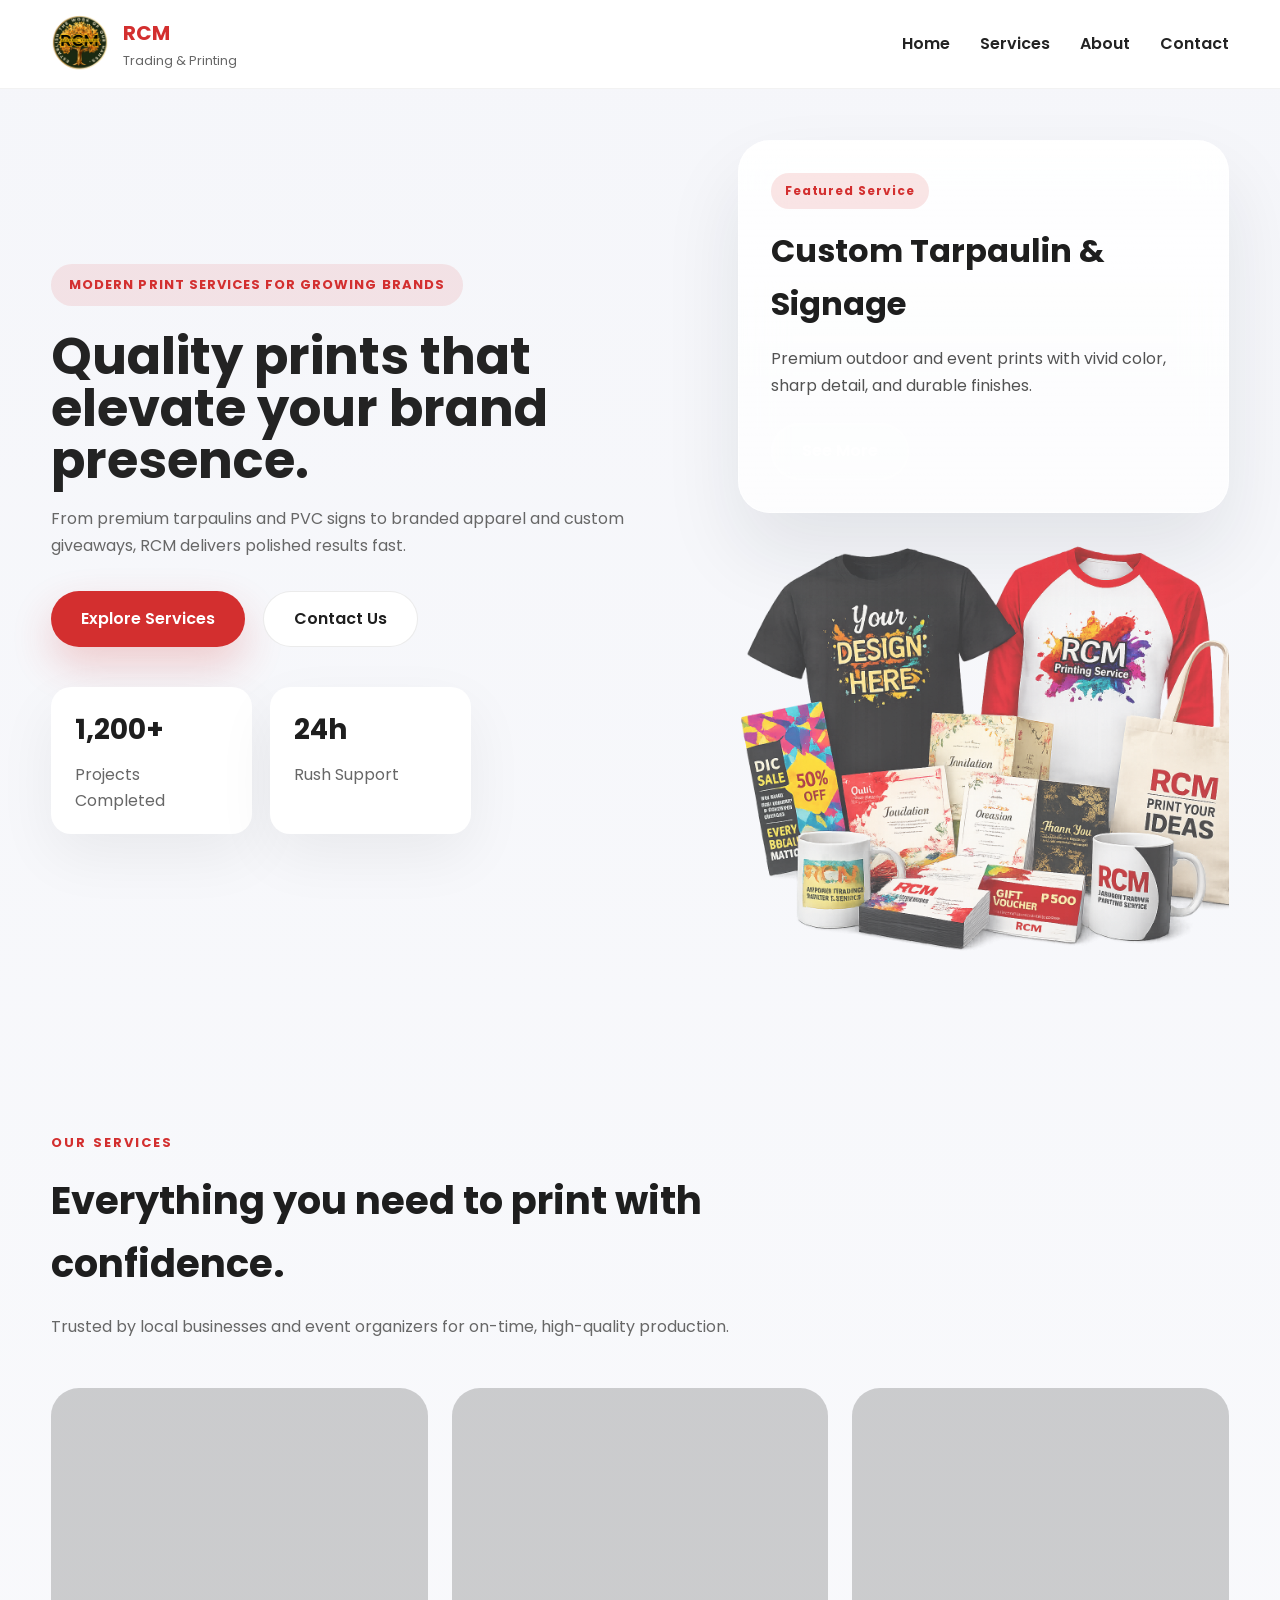
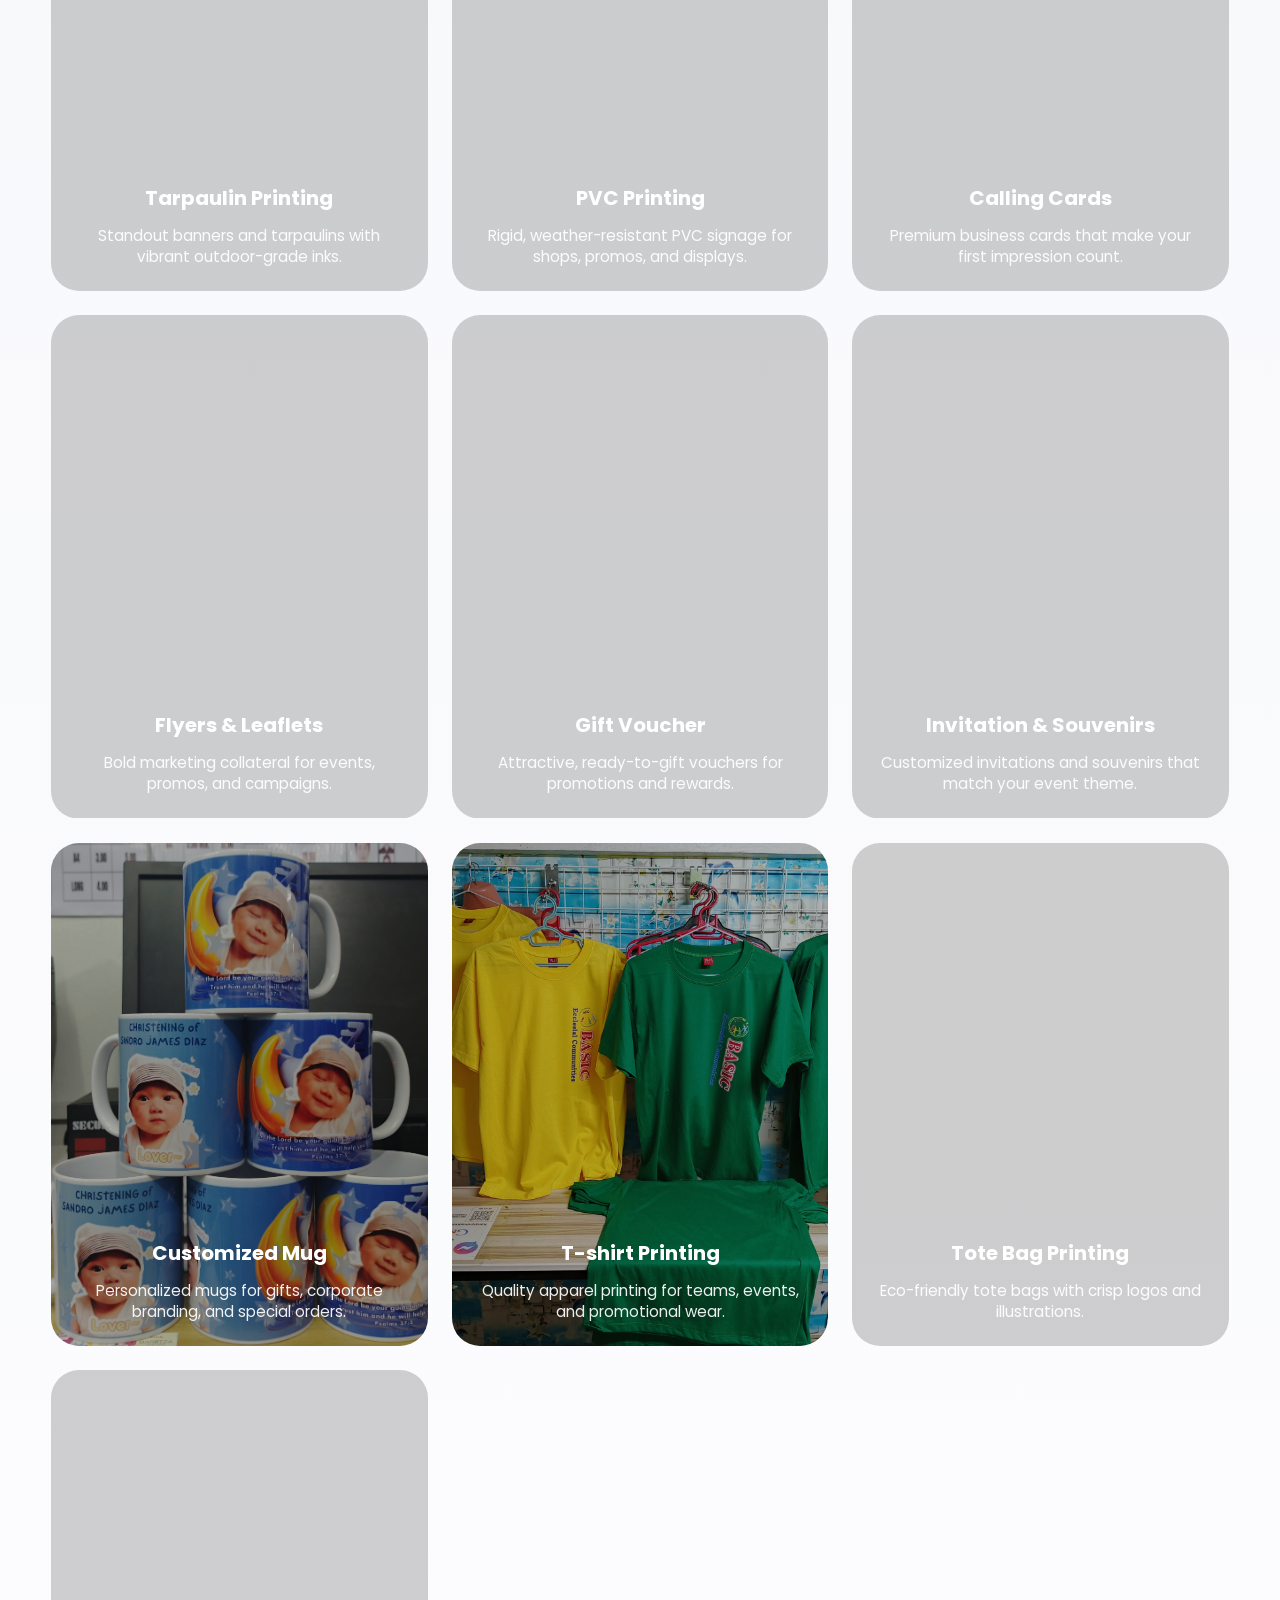
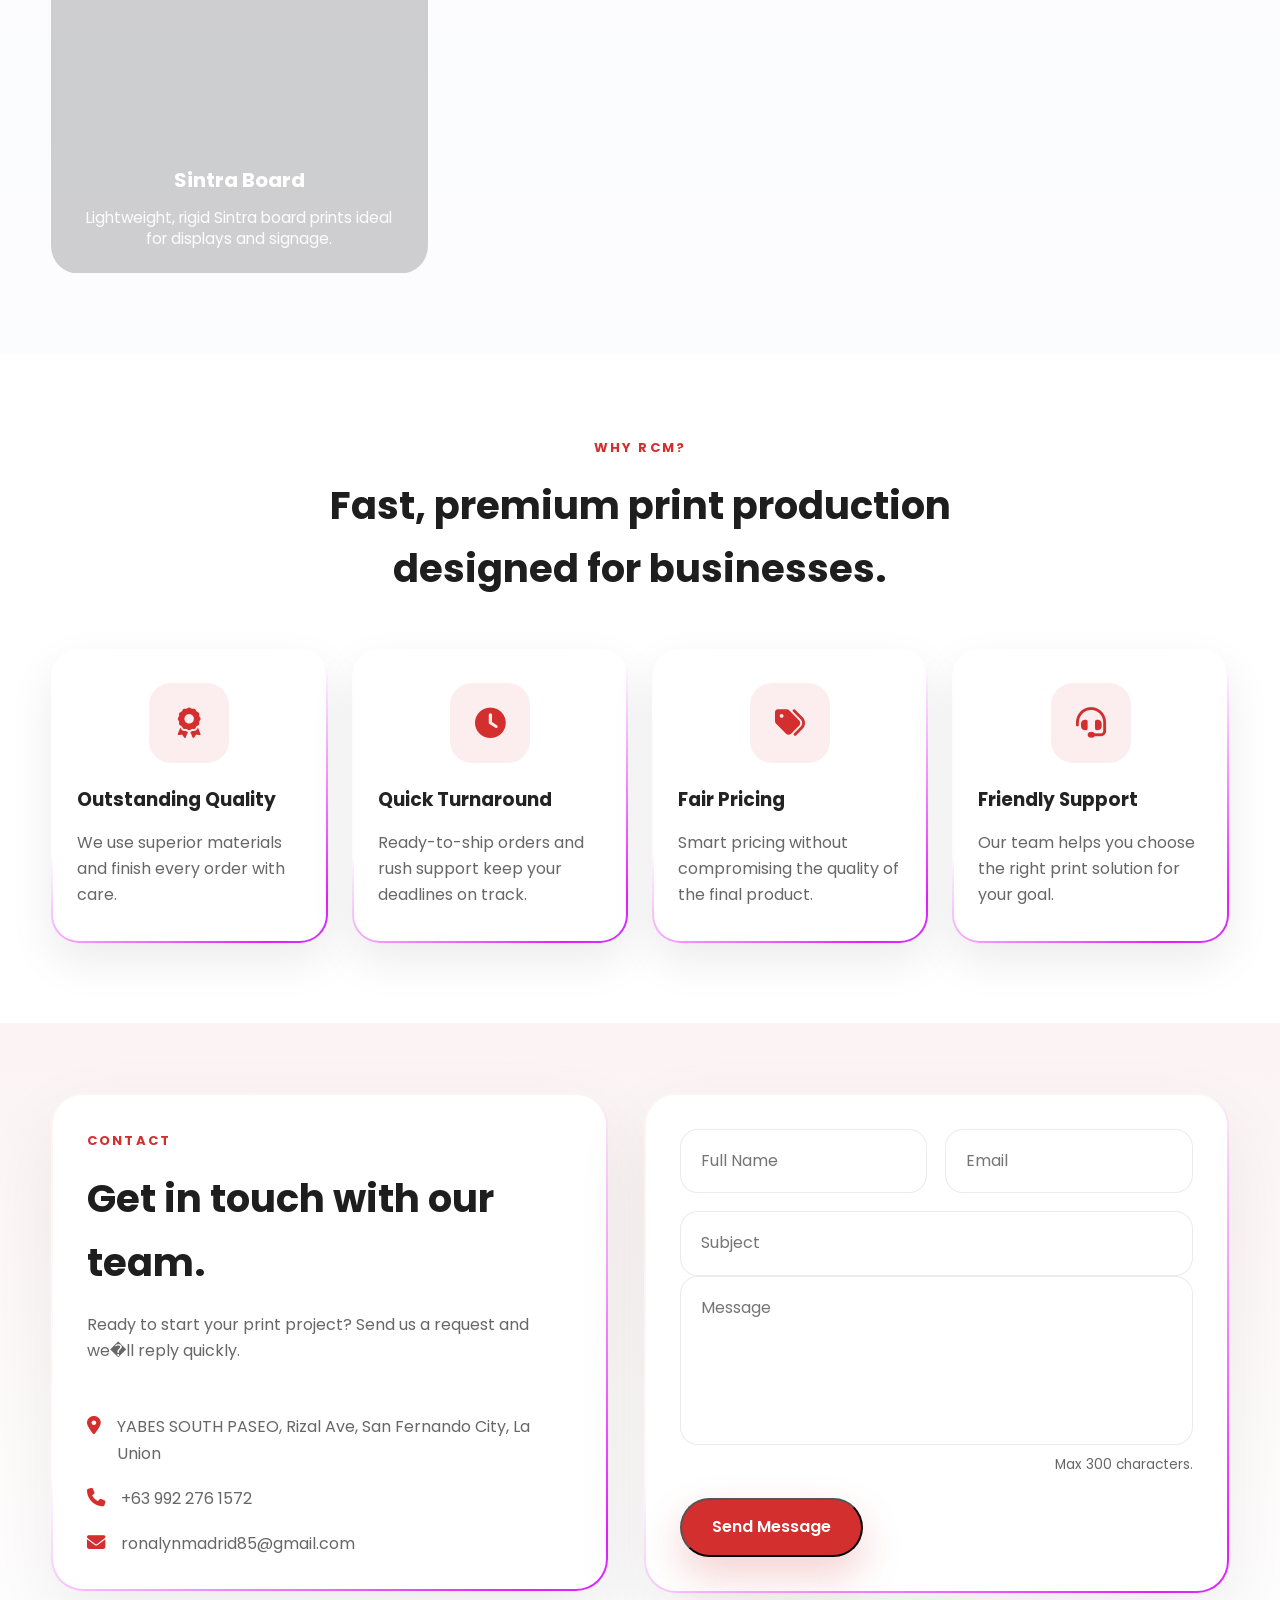
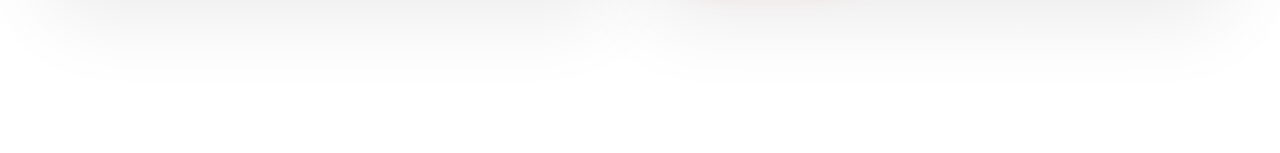
==== index.html @ 0cc6c012 "Add files via upload" ====
<!DOCTYPE html>
<html lang="en">

<head>
    <meta charset="UTF-8">
    <meta name="viewport" content="width=device-width, initial-scale=1.0">
    <title>RCM Apparel Trading Printing Service</title>
    <meta name="description" content="RCM Apparel Trading Printing Service - Tarpaulin, PVC, Flyers, Calling Cards, Customized Shirts, Mugs, Souvenirs and more.">
    <link rel="preconnect" href="https://fonts.googleapis.com">
    <link rel="preconnect" href="https://fonts.gstatic.com" crossorigin>
    <link href="https://fonts.googleapis.com/css2?family=Poppins:wght@300;400;500;600;700;800&display=swap" rel="stylesheet">
    <link rel="stylesheet" href="https://cdnjs.cloudflare.com/ajax/libs/font-awesome/6.7.2/css/all.min.css">
    <link rel="stylesheet" href="css/style.css">
</head>

<body>

<header class="header">
    <div class="container header-inner">
        <a href="#home" class="logo">
            <img src="images/rcm_logo.png" alt="RCM Logo">
            <div>
                <h2>RCM</h2>
                <span>Trading & Printing</span>
            </div>
        </a>
        <nav class="navbar">
            <ul>
                <li><a href="#home">Home</a></li>
                <li><a href="#services">Services</a></li>
                <li><a href="#about">About</a></li>
                <li><a href="#contact">Contact</a></li>
            </ul>
        </nav>
    </div>
</header>

<section class="hero" id="home">
    <div class="container hero-inner">
        <div class="hero-copy">
            <span class="eyebrow">Modern print services for growing brands</span>
            <h1>Quality prints that elevate your brand presence.</h1>
            <p>From premium tarpaulins and PVC signs to branded apparel and custom giveaways, RCM delivers polished results fast.</p>
            <div class="hero-actions">
                <a href="#services" class="btn btn-primary">Explore Services</a>
                <a href="#contact" class="btn btn-secondary">Contact Us</a>
            </div>
            <div class="hero-stats">
                <div><strong>1,200+</strong><span>Projects Completed</span></div>
                <div><strong>24h</strong><span>Rush Support</span></div>
            </div>
        </div>
        <div class="hero-visual">
            <div class="glass-panel">
                <div class="panel-label">Featured Service</div>
                <h2>Custom Tarpaulin & Signage</h2>
                <p>Premium outdoor and event prints with vivid color, sharp detail, and durable finishes.</p>
                <a href="#services" class="btn btn-card">See More</a>
            </div>
            <img src="images/rcm_image1.png" alt="RCM Products" class="hero-image">
        </div>
    </div>
</section>

<section class="services" id="services">
    <div class="container section-container">
        <div class="section-heading">
            <span>Our services</span>
            <h2>Everything you need to print with confidence.</h2>
            <p>Trusted by local businesses and event organizers for on-time, high-quality production.</p>
        </div>
        <div class="services-grid">
            <article class="service-card">
                <div class="card-container noselect">
                    <div class="card-canvas">
                        <div class="card-tracker tr-1"></div>
                        <div class="card-tracker tr-2"></div>
                        <div class="card-tracker tr-3"></div>
                        <div class="card-tracker tr-4"></div>
                        <div class="card-tracker tr-5"></div>
                        <div class="card-tracker tr-6"></div>
                        <div class="card-tracker tr-7"></div>
                        <div class="card-tracker tr-8"></div>
                        <div class="card-tracker tr-9"></div>
                        <div class="card-tracker tr-10"></div>
                        <div class="card-tracker tr-11"></div>
                        <div class="card-tracker tr-12"></div>
                        <div class="card-tracker tr-13"></div>
                        <div class="card-tracker tr-14"></div>
                        <div class="card-tracker tr-15"></div>
                        <div class="card-tracker tr-16"></div>
                        <div class="card-tracker tr-17"></div>
                        <div class="card-tracker tr-18"></div>
                        <div class="card-tracker tr-19"></div>
                        <div class="card-tracker tr-20"></div>
                        <div class="card-tracker tr-21"></div>
                        <div class="card-tracker tr-22"></div>
                        <div class="card-tracker tr-23"></div>
                        <div class="card-tracker tr-24"></div>
                        <div class="card-tracker tr-25"></div>
                        <div class="interactive-card">
                            <div class="card-cover" style="background-image: url('images/tarpaulinprinting.jpg');"></div>
                            <div class="card-title">Tarpaulin Printing</div>
                            <div class="card-subtitle">Standout banners and tarpaulins with vibrant outdoor-grade inks.</div>
                        </div>
                    </div>
                </div>
            </article>
            <article class="service-card">
                <div class="card-container noselect">
                    <div class="card-canvas">
                        <div class="card-tracker tr-1"></div>
                        <div class="card-tracker tr-2"></div>
                        <div class="card-tracker tr-3"></div>
                        <div class="card-tracker tr-4"></div>
                        <div class="card-tracker tr-5"></div>
                        <div class="card-tracker tr-6"></div>
                        <div class="card-tracker tr-7"></div>
                        <div class="card-tracker tr-8"></div>
                        <div class="card-tracker tr-9"></div>
                        <div class="card-tracker tr-10"></div>
                        <div class="card-tracker tr-11"></div>
                        <div class="card-tracker tr-12"></div>
                        <div class="card-tracker tr-13"></div>
                        <div class="card-tracker tr-14"></div>
                        <div class="card-tracker tr-15"></div>
                        <div class="card-tracker tr-16"></div>
                        <div class="card-tracker tr-17"></div>
                        <div class="card-tracker tr-18"></div>
                        <div class="card-tracker tr-19"></div>
                        <div class="card-tracker tr-20"></div>
                        <div class="card-tracker tr-21"></div>
                        <div class="card-tracker tr-22"></div>
                        <div class="card-tracker tr-23"></div>
                        <div class="card-tracker tr-24"></div>
                        <div class="card-tracker tr-25"></div>
                        <div class="interactive-card">
                            <div class="card-cover" style="background-image: url('images/pvc.jpg');"></div>
                            <div class="card-title">PVC Printing</div>
                            <div class="card-subtitle">Rigid, weather-resistant PVC signage for shops, promos, and displays.</div>
                        </div>
                    </div>
                </div>
            </article>
            <article class="service-card">
                <div class="card-container noselect">
                    <div class="card-canvas">
                        <div class="card-tracker tr-1"></div>
                        <div class="card-tracker tr-2"></div>
                        <div class="card-tracker tr-3"></div>
                        <div class="card-tracker tr-4"></div>
                        <div class="card-tracker tr-5"></div>
                        <div class="card-tracker tr-6"></div>
                        <div class="card-tracker tr-7"></div>
                        <div class="card-tracker tr-8"></div>
                        <div class="card-tracker tr-9"></div>
                        <div class="card-tracker tr-10"></div>
                        <div class="card-tracker tr-11"></div>
                        <div class="card-tracker tr-12"></div>
                        <div class="card-tracker tr-13"></div>
                        <div class="card-tracker tr-14"></div>
                        <div class="card-tracker tr-15"></div>
                        <div class="card-tracker tr-16"></div>
                        <div class="card-tracker tr-17"></div>
                        <div class="card-tracker tr-18"></div>
                        <div class="card-tracker tr-19"></div>
                        <div class="card-tracker tr-20"></div>
                        <div class="card-tracker tr-21"></div>
                        <div class="card-tracker tr-22"></div>
                        <div class="card-tracker tr-23"></div>
                        <div class="card-tracker tr-24"></div>
                        <div class="card-tracker tr-25" style="background-image: url('images/callingcard.jpg');"></div>
                        <div class="interactive-card">
                            <div class="card-cover" style="background-image: url('images/callingcards.jpg');"></div>
                            <div class="card-title">Calling Cards</div>
                            <div class="card-subtitle">Premium business cards that make your first impression count.</div>
                        </div>
                    </div>
                </div>
            </article>
            <article class="service-card">
                <div class="card-container noselect">
                    <div class="card-canvas">
                        <div class="card-tracker tr-1"></div>
                        <div class="card-tracker tr-2"></div>
                        <div class="card-tracker tr-3"></div>
                        <div class="card-tracker tr-4"></div>
                        <div class="card-tracker tr-5"></div>
                        <div class="card-tracker tr-6"></div>
                        <div class="card-tracker tr-7"></div>
                        <div class="card-tracker tr-8"></div>
                        <div class="card-tracker tr-9"></div>
                        <div class="card-tracker tr-10"></div>
                        <div class="card-tracker tr-11"></div>
                        <div class="card-tracker tr-12"></div>
                        <div class="card-tracker tr-13"></div>
                        <div class="card-tracker tr-14"></div>
                        <div class="card-tracker tr-15"></div>
                        <div class="card-tracker tr-16"></div>
                        <div class="card-tracker tr-17"></div>
                        <div class="card-tracker tr-18"></div>
                        <div class="card-tracker tr-19"></div>
                        <div class="card-tracker tr-20"></div>
                        <div class="card-tracker tr-21"></div>
                        <div class="card-tracker tr-22"></div>
                        <div class="card-tracker tr-23"></div>
                        <div class="card-tracker tr-24"></div>
                        <div class="card-tracker tr-25"></div>
                        <div class="interactive-card">
                            <div class="card-cover" style="background-image: url('images/flyers.jpg');"></div>
                            <div class="card-title">Flyers & Leaflets</div>
                            <div class="card-subtitle">Bold marketing collateral for events, promos, and campaigns.</div>
                        </div>
                    </div>
                </div>
            </article>
            <article class="service-card">
                <div class="card-container noselect">
                    <div class="card-canvas">
                        <div class="card-tracker tr-1"></div>
                        <div class="card-tracker tr-2"></div>
                        <div class="card-tracker tr-3"></div>
                        <div class="card-tracker tr-4"></div>
                        <div class="card-tracker tr-5"></div>
                        <div class="card-tracker tr-6"></div>
                        <div class="card-tracker tr-7"></div>
                        <div class="card-tracker tr-8"></div>
                        <div class="card-tracker tr-9"></div>
                        <div class="card-tracker tr-10"></div>
                        <div class="card-tracker tr-11"></div>
                        <div class="card-tracker tr-12"></div>
                        <div class="card-tracker tr-13"></div>
                        <div class="card-tracker tr-14"></div>
                        <div class="card-tracker tr-15"></div>
                        <div class="card-tracker tr-16"></div>
                        <div class="card-tracker tr-17"></div>
                        <div class="card-tracker tr-18"></div>
                        <div class="card-tracker tr-19"></div>
                        <div class="card-tracker tr-20"></div>
                        <div class="card-tracker tr-21"></div>
                        <div class="card-tracker tr-22"></div>
                        <div class="card-tracker tr-23"></div>
                        <div class="card-tracker tr-24"></div>
                        <div class="card-tracker tr-25"></div>
                        <div class="interactive-card">
                            <div class="card-cover" style="background-image: url('images/voucher.jpg');"></div>
                            <div class="card-title">Gift Voucher</div>
                            <div class="card-subtitle">Attractive, ready-to-gift vouchers for promotions and rewards.</div>
                        </div>
                    </div>
                </div>
            </article>
            <article class="service-card">
                <div class="card-container noselect">
                    <div class="card-canvas">
                        <div class="card-tracker tr-1"></div>
                        <div class="card-tracker tr-2"></div>
                        <div class="card-tracker tr-3"></div>
                        <div class="card-tracker tr-4"></div>
                        <div class="card-tracker tr-5"></div>
                        <div class="card-tracker tr-6"></div>
                        <div class="card-tracker tr-7"></div>
                        <div class="card-tracker tr-8"></div>
                        <div class="card-tracker tr-9"></div>
                        <div class="card-tracker tr-10"></div>
                        <div class="card-tracker tr-11"></div>
                        <div class="card-tracker tr-12"></div>
                        <div class="card-tracker tr-13"></div>
                        <div class="card-tracker tr-14"></div>
                        <div class="card-tracker tr-15"></div>
                        <div class="card-tracker tr-16"></div>
                        <div class="card-tracker tr-17"></div>
                        <div class="card-tracker tr-18"></div>
                        <div class="card-tracker tr-19"></div>
                        <div class="card-tracker tr-20"></div>
                        <div class="card-tracker tr-21"></div>
                        <div class="card-tracker tr-22"></div>
                        <div class="card-tracker tr-23"></div>
                        <div class="card-tracker tr-24"></div>
                        <div class="card-tracker tr-25"></div>
                        <div class="interactive-card">
                            <div class="card-cover" style="background-image: url('images/invitation.jpg');"></div>
                            <div class="card-title">Invitation & Souvenirs</div>
                            <div class="card-subtitle">Customized invitations and souvenirs that match your event theme.</div>
                        </div>
                    </div>
                </div>
            </article>
            <article class="service-card">
                <div class="card-container noselect">
                    <div class="card-canvas">
                        <div class="card-tracker tr-1"></div>
                        <div class="card-tracker tr-2"></div>
                        <div class="card-tracker tr-3"></div>
                        <div class="card-tracker tr-4"></div>
                        <div class="card-tracker tr-5"></div>
                        <div class="card-tracker tr-6"></div>
                        <div class="card-tracker tr-7"></div>
                        <div class="card-tracker tr-8"></div>
                        <div class="card-tracker tr-9"></div>
                        <div class="card-tracker tr-10"></div>
                        <div class="card-tracker tr-11"></div>
                        <div class="card-tracker tr-12"></div>
                        <div class="card-tracker tr-13"></div>
                        <div class="card-tracker tr-14"></div>
                        <div class="card-tracker tr-15"></div>
                        <div class="card-tracker tr-16"></div>
                        <div class="card-tracker tr-17"></div>
                        <div class="card-tracker tr-18"></div>
                        <div class="card-tracker tr-19"></div>
                        <div class="card-tracker tr-20"></div>
                        <div class="card-tracker tr-21"></div>
                        <div class="card-tracker tr-22"></div>
                        <div class="card-tracker tr-23"></div>
                        <div class="card-tracker tr-24"></div>
                        <div class="card-tracker tr-25"></div>
                        <div class="interactive-card">
                            <div class="card-cover" style="background-image: url('images/rcm_mug.jpg');"></div>
                            <div class="card-title">Customized Mug</div>
                            <div class="card-subtitle">Personalized mugs for gifts, corporate branding, and special orders.</div>
                        </div>
                    </div>
                </div>
            </article>
            <article class="service-card">
                <div class="card-container noselect">
                    <div class="card-canvas">
                        <div class="card-tracker tr-1"></div>
                        <div class="card-tracker tr-2"></div>
                        <div class="card-tracker tr-3"></div>
                        <div class="card-tracker tr-4"></div>
                        <div class="card-tracker tr-5"></div>
                        <div class="card-tracker tr-6"></div>
                        <div class="card-tracker tr-7"></div>
                        <div class="card-tracker tr-8"></div>
                        <div class="card-tracker tr-9"></div>
                        <div class="card-tracker tr-10"></div>
                        <div class="card-tracker tr-11"></div>
                        <div class="card-tracker tr-12"></div>
                        <div class="card-tracker tr-13"></div>
                        <div class="card-tracker tr-14"></div>
                        <div class="card-tracker tr-15"></div>
                        <div class="card-tracker tr-16"></div>
                        <div class="card-tracker tr-17"></div>
                        <div class="card-tracker tr-18"></div>
                        <div class="card-tracker tr-19"></div>
                        <div class="card-tracker tr-20"></div>
                        <div class="card-tracker tr-21"></div>
                        <div class="card-tracker tr-22"></div>
                        <div class="card-tracker tr-23"></div>
                        <div class="card-tracker tr-24"></div>
                        <div class="card-tracker tr-25"></div>
                        <div class="interactive-card">
                            <div class="card-cover" style="background-image: url('images/tshirt.jpg');"></div>
                            <div class="card-title">T-shirt Printing</div>
                            <div class="card-subtitle">Quality apparel printing for teams, events, and promotional wear.</div>
                        </div>
                    </div>
                </div>
            </article>
            <article class="service-card">
                <div class="card-container noselect">
                    <div class="card-canvas">
                        <div class="card-tracker tr-1"></div>
                        <div class="card-tracker tr-2"></div>
                        <div class="card-tracker tr-3"></div>
                        <div class="card-tracker tr-4"></div>
                        <div class="card-tracker tr-5"></div>
                        <div class="card-tracker tr-6"></div>
                        <div class="card-tracker tr-7"></div>
                        <div class="card-tracker tr-8"></div>
                        <div class="card-tracker tr-9"></div>
                        <div class="card-tracker tr-10"></div>
                        <div class="card-tracker tr-11"></div>
                        <div class="card-tracker tr-12"></div>
                        <div class="card-tracker tr-13"></div>
                        <div class="card-tracker tr-14"></div>
                        <div class="card-tracker tr-15"></div>
                        <div class="card-tracker tr-16"></div>
                        <div class="card-tracker tr-17"></div>
                        <div class="card-tracker tr-18"></div>
                        <div class="card-tracker tr-19"></div>
                        <div class="card-tracker tr-20"></div>
                        <div class="card-tracker tr-21"></div>
                        <div class="card-tracker tr-22"></div>
                        <div class="card-tracker tr-23"></div>
                        <div class="card-tracker tr-24"></div>
                        <div class="card-tracker tr-25"></div>
                        <div class="interactive-card">
                            <div class="card-cover" style="background-image: url('images/totebag.jpg');"></div>
                            <div class="card-title">Tote Bag Printing</div>
                            <div class="card-subtitle">Eco-friendly tote bags with crisp logos and illustrations.</div>
                        </div>
                    </div>
                </div>
            </article>
            <article class="service-card">
                <div class="card-container noselect">
                    <div class="card-canvas">
                        <div class="card-tracker tr-1"></div>
                        <div class="card-tracker tr-2"></div>
                        <div class="card-tracker tr-3"></div>
                        <div class="card-tracker tr-4"></div>
                        <div class="card-tracker tr-5"></div>
                        <div class="card-tracker tr-6"></div>
                        <div class="card-tracker tr-7"></div>
                        <div class="card-tracker tr-8"></div>
                        <div class="card-tracker tr-9"></div>
                        <div class="card-tracker tr-10"></div>
                        <div class="card-tracker tr-11"></div>
                        <div class="card-tracker tr-12"></div>
                        <div class="card-tracker tr-13"></div>
                        <div class="card-tracker tr-14"></div>
                        <div class="card-tracker tr-15"></div>
                        <div class="card-tracker tr-16"></div>
                        <div class="card-tracker tr-17"></div>
                        <div class="card-tracker tr-18"></div>
                        <div class="card-tracker tr-19"></div>
                        <div class="card-tracker tr-20"></div>
                        <div class="card-tracker tr-21"></div>
                        <div class="card-tracker tr-22"></div>
                        <div class="card-tracker tr-23"></div>
                        <div class="card-tracker tr-24"></div>
                        <div class="card-tracker tr-25"></div>
                        <div class="interactive-card">
                            <div class="card-cover" style="background-image: url('images/sintraboard.jpg');"></div>
                            <div class="card-title">Sintra Board</div>
                            <div class="card-subtitle">Lightweight, rigid Sintra board prints ideal for displays and signage.</div>
                        </div>
                    </div>
                </div>
            </article>
        </div>
    </div>
</section>

<section class="features" id="about">
    <div class="container section-container">
        <div class="section-heading align-center">
            <span>Why RCM?</span>
            <h2>Fast, premium print production designed for businesses.</h2>
        </div>
        <div class="feature-grid">
            <article class="feature-box">
                <i class="fa-solid fa-award"></i>
                <h3>Outstanding Quality</h3>
                <p>We use superior materials and finish every order with care.</p>
            </article>
            <article class="feature-box">
                <i class="fa-solid fa-clock"></i>
                <h3>Quick Turnaround</h3>
                <p>Ready-to-ship orders and rush support keep your deadlines on track.</p>
            </article>
            <article class="feature-box">
                <i class="fa-solid fa-tags"></i>
                <h3>Fair Pricing</h3>
                <p>Smart pricing without compromising the quality of the final product.</p>
            </article>
            <article class="feature-box">
                <i class="fa-solid fa-headset"></i>
                <h3>Friendly Support</h3>
                <p>Our team helps you choose the right print solution for your goal.</p>
            </article>
        </div>
    </div>
</section>

<section class="contact" id="contact">
    <div class="container contact-inner">
        <div class="contact-info-panel">
            <div class="section-heading">
                <span>Contact</span>
                <h2>Get in touch with our team.</h2>
                <p>Ready to start your print project? Send us a request and we�ll reply quickly.</p>
            </div>
            <div class="contact-details">
                <div><i class="fa-solid fa-location-dot"></i><p>YABES SOUTH PASEO, Rizal Ave, San Fernando City, La Union</p></div>
                <div><i class="fa-solid fa-phone"></i><p>+63 992 276 1572</p></div>
                <div><i class="fa-solid fa-envelope"></i><p>ronalynmadrid85@gmail.com</p></div>
            </div>
        </div>
        <form class="contact-form">
            <div class="form-row">
                <input type="text" placeholder="Full Name" required>
                <input type="email" placeholder="Email" required>
            </div>
            <input type="text" placeholder="Subject" required>
            <textarea rows="5" placeholder="Message" maxlength="300" required></textarea>
            <div class="small-text">Max 300 characters.</div>
            <button type="submit" class="btn btn-primary">Send Message</button>
        </form>
    </div>
</section>

<footer>
    <div class="container footer-inner">
        <p>� 2026 RCM Apparel Trading Printing Service. All rights reserved.</p>
        <div class="footer-links">
            <a href="#services">Services</a>
            <a href="#about">About</a>
            <a href="#contact">Contact</a>
        </div>
    </div>
</footer>

<script src="js/script.js"></script>
</body>

</html>
---- css/style.css ----
/*==========================================
    RCM APPAREL TRADING PRINTING SERVICE
    STYLE.CSS
==========================================*/

@import url('https://fonts.googleapis.com/css2?family=Poppins:wght@300;400;500;600;700;800&display=swap');

:root {
    --primary: #d32f2f;
    --dark: #1e1e1e;
    --surface: #f8f8fb;
    --surface-strong: #ffffff;
    --text: #232323;
    --muted: #676767;
    --shadow: 0 22px 60px rgba(0,0,0,.08);
    --radius: 26px;
    --transition: 0.35s ease;
}

* {
    margin: 0;
    padding: 0;
    box-sizing: border-box;
}

html {
    scroll-behavior: smooth;
}

body {
    font-family: 'Poppins', sans-serif;
    background: linear-gradient(180deg, #f5f6fa 0%, #ffffff 100%);
    color: var(--text);
    line-height: 1.65;
    overflow-x: hidden;
}

img {
    max-width: 100%;
    display: block;
}

a {
    color: inherit;
    text-decoration: none;
}

ul {
    list-style: none;
}

button,
input,
textarea {
    font: inherit;
}

.container {
    width: min(92%, 1400px);
    margin: 0 auto;
}

.header {
    position: fixed;
    top: 0;
    left: 0;
    width: 100%;
    background: rgba(255,255,255,.94);
    backdrop-filter: blur(14px);
    border-bottom: 1px solid rgba(0,0,0,.05);
    z-index: 1000;
}

.header-inner {
    display: flex;
    justify-content: space-between;
    align-items: center;
    height: 88px;
}

.logo {
    display: flex;
    align-items: center;
    gap: 14px;
}

.logo img {
    width: 58px;
    height: auto;
}

.logo h2 {
    font-size: 20px;
    font-weight: 700;
    color: var(--primary);
}

.logo span {
    display: block;
    font-size: 13px;
    color: var(--muted);
}

.navbar ul {
    display: flex;
    gap: 30px;
}

.navbar a {
    font-weight: 600;
    color: var(--text);
    transition: color var(--transition);
}

.navbar a:hover,
.navbar a:focus {
    color: var(--primary);
}

.btn {
    display: inline-flex;
    align-items: center;
    justify-content: center;
    border-radius: 999px;
    padding: 14px 30px;
    font-weight: 600;
    transition: transform var(--transition), box-shadow var(--transition), background var(--transition), color var(--transition);
    cursor: pointer;
}

.btn:hover {
    transform: translateY(-1px);
}

.btn-primary {
    background: var(--primary);
    color: #fff;
    box-shadow: 0 18px 40px rgba(211,47,47,.22);
}

.btn-secondary {
    background: #fff;
    color: var(--dark);
    border: 1px solid rgba(0,0,0,.08);
}

.btn-card {
    background: rgba(255,255,255,.20);
    color: #fff;
    border: 1px solid rgba(255,255,255,.28);
    box-shadow: inset 0 0 0 1px rgba(255,255,255,.08);
}

.hero {
    padding: 140px 0 90px;
}

.hero-inner {
    display: grid;
    grid-template-columns: 1.3fr 1fr;
    gap: 48px;
    align-items: center;
}

.eyebrow {
    display: inline-flex;
    padding: 10px 18px;
    border-radius: 999px;
    background: rgba(211,47,47,.1);
    color: var(--primary);
    font-size: 13px;
    font-weight: 700;
    letter-spacing: .08em;
    text-transform: uppercase;
}

.hero-copy h1 {
    font-size: clamp(2.8rem, 4vw, 4.5rem);
    line-height: 1.02;
    margin: 24px 0 20px;
    max-width: 700px;
}

.hero-copy p {
    max-width: 620px;
    color: var(--muted);
    font-size: 1rem;
}

.hero-actions {
    display: flex;
    gap: 18px;
    margin-top: 32px;
    flex-wrap: wrap;
}

.hero-stats {
    display: grid;
    grid-template-columns: repeat(3, minmax(0, 1fr));
    gap: 18px;
    margin-top: 40px;
}

.hero-stats div {
    background: #fff;
    padding: 20px 24px;
    border-radius: 20px;
    box-shadow: 0 22px 60px rgba(0,0,0,.06);
}

.hero-stats strong {
    display: block;
    font-size: 1.75rem;
    color: var(--dark);
}

.hero-stats span {
    display: block;
    color: var(--muted);
    margin-top: 8px;
}

.hero-visual {
    position: relative;
    display: grid;
    gap: 26px;
}

.glass-panel {
    background: linear-gradient(180deg, rgba(255,255,255,.92) 0%, rgba(255,255,255,.70) 100%);
    border-radius: 32px;
    padding: 32px;
    border: 1px solid rgba(255,255,255,.65);
    backdrop-filter: blur(22px);
    box-shadow: 0 40px 80px rgba(26, 28, 47, .09);
}

.panel-label {
    display: inline-flex;
    padding: 8px 14px;
    border-radius: 999px;
    background: rgba(211,47,47,.12);
    color: var(--primary);
    font-size: 12px;
    font-weight: 700;
    letter-spacing: .08em;
    margin-bottom: 16px;
}

.glass-panel h2 {
    color: var(--dark);
    font-size: 2rem;
    margin-bottom: 16px;
}

.glass-panel p {
    color: rgba(35,35,35,.78);
    margin-bottom: 24px;
}

.hero-image {
    width: 100%;
    border-radius: 32px;
    border: none;
    background: transparent;
    box-shadow: none;
    min-height: 420px;
    object-fit: cover;
    opacity: 0.75;
}

.section-container {
    padding: 80px 0;
}

.section-heading {
    max-width: 760px;
    margin-bottom: 48px;
}

.section-heading span {
    display: inline-flex;
    font-size: 13px;
    font-weight: 700;
    text-transform: uppercase;
    letter-spacing: .16em;
    color: var(--primary);
    margin-bottom: 16px;
}

.section-heading h2 {
    font-size: clamp(2rem, 3vw, 3rem);
    margin-bottom: 18px;
    color: var(--dark);
}

.section-heading p {
    color: var(--muted);
    font-size: 1rem;
}

.align-center {
    text-align: center;
    margin-left: auto;
    margin-right: auto;
}

.services {
    background: transparent;
}

.services-grid {
    display: grid;
    grid-template-columns: repeat(2, minmax(0, 1fr));
    gap: 24px;
}

@media (min-width: 1200px) {
    .services-grid {
        grid-template-columns: repeat(3, minmax(0, 1fr));
    }
}

@media (min-width: 1400px) {
    .services-grid {
        grid-template-columns: repeat(5, minmax(0, 1fr));
    }
}

.service-card {
    border-radius: 28px;
    overflow: hidden;
    background: transparent;
    box-shadow: none;
    transition: transform var(--transition), box-shadow var(--transition);
}

.service-card:hover {
    transform: translateY(-8px);
}

.card-container {
    position: relative;
    width: 100%;
    aspect-ratio: 190 / 254;
}

.card-canvas {
    perspective: 800px;
    inset: 0;
    z-index: 200;
    position: absolute;
    display: grid;
    grid-template-columns: repeat(5, 1fr);
    grid-template-rows: repeat(5, 1fr);
    gap: 0;
    width: 100%;
    height: 100%;
}

.card-tracker {
    position: absolute;
    z-index: 200;
    width: 100%;
    height: 100%;
    pointer-events: none;
}

.card-container {
    position: relative;
    width: 100%;
    aspect-ratio: 190 / 254;
    --mouse-x: 50;
    --mouse-y: 50;
    transform-style: preserve-3d;
    transition: transform 0.25s ease;
}

.card-container::before {
    content: '';
    position: absolute;
    inset: 0;
    background: radial-gradient(circle at calc(var(--mouse-x) * 1%) calc(var(--mouse-y) * 1%), rgba(255,255,255,.24), transparent 35%);
    opacity: 0;
    pointer-events: none;
    transition: opacity 0.25s ease;
    z-index: 1;
}

.card-container:hover::before {
    opacity: 1;
}

.card-container:hover .interactive-card {
    filter: brightness(1.05);
}

.interactive-card {
    position: absolute;
    inset: 0;
    z-index: 0;
    display: flex;
    flex-direction: column;
    justify-content: flex-end;
    align-items: center;
    border-radius: 20px;
    padding: 24px;
    transition: transform 0.25s ease, filter 0.25s ease;
    overflow: hidden;
    background: rgba(0,0,0,.18);
    backdrop-filter: blur(12px);
    transform: perspective(900px) rotateX(calc((var(--mouse-y,50) - 50) * -0.18deg)) rotateY(calc((var(--mouse-x,50) - 50) * 0.18deg));
    transform-origin: center;
}

.card-cover {
    position: absolute;
    inset: 0;
    background-size: cover;
    background-position: center;
    filter: brightness(0.7);
    z-index: 0;
}

.card-prompt,
.card-title,
.card-subtitle {
    position: relative;
    z-index: 2;
    text-align: center;
}

.card-prompt {
    align-self: flex-start;
    margin-bottom: auto;
    font-size: 0.95rem;
    font-weight: 700;
    color: #fff;
}

.card-title {
    font-size: 1.25rem;
    font-weight: 700;
    color: #fff;
    margin-bottom: 10px;
}

.card-subtitle {
    font-size: 0.95rem;
    color: rgba(255,255,255,.92);
    line-height: 1.4;
}

.card-tracker:hover ~ .interactive-card .card-prompt {
    opacity: 0;
}

.card-tracker:hover ~ .interactive-card {
    transition: 300ms;
    filter: brightness(1.15);
}

.card-container:hover .interactive-card::before {
    content: '';
    position: absolute;
    inset: 0;
    background: radial-gradient(circle at center, rgba(255,255,255,.14), transparent 60%);
    opacity: 1;
    pointer-events: none;
}

#card {
    display: none;
}

.tr-1 { grid-area: tr-1; }
.tr-2 { grid-area: tr-2; }
.tr-3 { grid-area: tr-3; }
.tr-4 { grid-area: tr-4; }
.tr-5 { grid-area: tr-5; }
.tr-6 { grid-area: tr-6; }
.tr-7 { grid-area: tr-7; }
.tr-8 { grid-area: tr-8; }
.tr-9 { grid-area: tr-9; }
.tr-10 { grid-area: tr-10; }
.tr-11 { grid-area: tr-11; }
.tr-12 { grid-area: tr-12; }
.tr-13 { grid-area: tr-13; }
.tr-14 { grid-area: tr-14; }
.tr-15 { grid-area: tr-15; }
.tr-16 { grid-area: tr-16; }
.tr-17 { grid-area: tr-17; }
.tr-18 { grid-area: tr-18; }
.tr-19 { grid-area: tr-19; }
.tr-20 { grid-area: tr-20; }
.tr-21 { grid-area: tr-21; }
.tr-22 { grid-area: tr-22; }
.tr-23 { grid-area: tr-23; }
.tr-24 { grid-area: tr-24; }
.tr-25 { grid-area: tr-25; }

.tr-1:hover ~ .interactive-card { transform: rotateX(20deg) rotateY(-10deg); }
.tr-2:hover ~ .interactive-card { transform: rotateX(20deg) rotateY(-5deg); }
.tr-3:hover ~ .interactive-card { transform: rotateX(20deg) rotateY(0deg); }
.tr-4:hover ~ .interactive-card { transform: rotateX(20deg) rotateY(5deg); }
.tr-5:hover ~ .interactive-card { transform: rotateX(20deg) rotateY(10deg); }
.tr-6:hover ~ .interactive-card { transform: rotateX(10deg) rotateY(-10deg); }
.tr-7:hover ~ .interactive-card { transform: rotateX(10deg) rotateY(-5deg); }
.tr-8:hover ~ .interactive-card { transform: rotateX(10deg) rotateY(0deg); }
.tr-9:hover ~ .interactive-card { transform: rotateX(10deg) rotateY(5deg); }
.tr-10:hover ~ .interactive-card { transform: rotateX(10deg) rotateY(10deg); }
.tr-11:hover ~ .interactive-card { transform: rotateX(0deg) rotateY(-10deg); }
.tr-12:hover ~ .interactive-card { transform: rotateX(0deg) rotateY(-5deg); }
.tr-13:hover ~ .interactive-card { transform: rotateX(0deg) rotateY(0deg); }
.tr-14:hover ~ .interactive-card { transform: rotateX(0deg) rotateY(5deg); }
.tr-15:hover ~ .interactive-card { transform: rotateX(0deg) rotateY(10deg); }
.tr-16:hover ~ .interactive-card { transform: rotateX(-10deg) rotateY(-10deg); }
.tr-17:hover ~ .interactive-card { transform: rotateX(-10deg) rotateY(-5deg); }
.tr-18:hover ~ .interactive-card { transform: rotateX(-10deg) rotateY(0deg); }
.tr-19:hover ~ .interactive-card { transform: rotateX(-10deg) rotateY(5deg); }
.tr-20:hover ~ .interactive-card { transform: rotateX(-10deg) rotateY(10deg); }
.tr-21:hover ~ .interactive-card { transform: rotateX(-20deg) rotateY(-10deg); }
.tr-22:hover ~ .interactive-card { transform: rotateX(-20deg) rotateY(-5deg); }
.tr-23:hover ~ .interactive-card { transform: rotateX(-20deg) rotateY(0deg); }
.tr-24:hover ~ .interactive-card { transform: rotateX(-20deg) rotateY(5deg); }
.tr-25:hover ~ .interactive-card { transform: rotateX(-20deg) rotateY(10deg); }

.features {
    background: rgba(255,255,255,.92);
}

.feature-grid {
    display: grid;
    grid-template-columns: repeat(4, minmax(0, 1fr));
    gap: 24px;
}

.feature-box {
    background: linear-gradient(#fff, #fff) padding-box,
                linear-gradient(145deg, transparent 30%, #e81cff, #40c9ff) border-box;
    padding: 32px 24px;
    border-radius: 28px;
    border: 2px solid transparent;
    background-size: 200% 100%;
    animation: contact-border 5s ease infinite;
    box-shadow: 0 18px 45px rgba(0,0,0,.08);
}

.feature-box i {
    width: 80px;
    height: 80px;
    display: grid;
    place-items: center;
    margin: 0 auto 22px;
    font-size: 1.9rem;
    color: var(--primary);
    background: rgba(211,47,47,.08);
    border-radius: 22px;
}

.feature-box h3 {
    margin-bottom: 14px;
}

.feature-box p {
    color: var(--muted);
}

.contact {
    background: linear-gradient(180deg, rgba(211,47,47,.05) 0%, rgba(255,255,255,.95) 100%);
}

.contact-inner {
    display: grid;
    grid-template-columns: 1fr 1.05fr;
    gap: 36px;
    align-items: flex-start;
    padding: 70px 0;
}

.contact-info-panel {
    padding: 32px 32px 32px 34px;
    background: linear-gradient(#fff, #fff) padding-box,
                linear-gradient(145deg, transparent 30%, #e81cff, #40c9ff) border-box;
    border: 2px solid transparent;
    border-radius: 32px;
    background-size: 200% 100%;
    animation: contact-border 5s ease infinite;
    box-shadow: 0 30px 80px rgba(0,0,0,.07);
}

.contact-details {
    display: grid;
    gap: 18px;
    margin-top: 30px;
}

.contact-details div {
    display: flex;
    gap: 16px;
    align-items: flex-start;
}

.contact-details i {
    font-size: 1.15rem;
    color: var(--primary);
    margin-top: 4px;
}

.contact-details p {
    color: var(--muted);
    line-height: 1.7;
}

.contact-form {
    position: relative;
    background: linear-gradient(#fff, #fff) padding-box,
                linear-gradient(145deg, transparent 30%, #e81cff, #40c9ff) border-box;
    border: 2px solid transparent;
    border-radius: 32px;
    padding: 34px;
    box-shadow: 0 30px 80px rgba(0,0,0,.07);
    background-size: 200% 100%;
    animation: contact-border 5s ease infinite;
}

@keyframes contact-border {
    0% {
        background-position: 0% 50%;
    }
    50% {
        background-position: 100% 50%;
    }
    100% {
        background-position: 0% 50%;
    }
}

.form-row {
    display: grid;
    grid-template-columns: repeat(2, minmax(0, 1fr));
    gap: 18px;
    margin-bottom: 18px;
}

.contact-form input,
.contact-form textarea {
    width: 100%;
    padding: 18px 20px;
    border-radius: 18px;
    border: 1px solid rgba(0,0,0,.08);
    background: #fff;
    color: var(--dark);
    resize: none;
}

.contact-form input:focus,
.contact-form textarea:focus {
    border-color: var(--primary);
    box-shadow: 0 0 0 4px rgba(211,47,47,.10);
    outline: none;
}

.contact-form textarea {
    min-height: 160px;
}

.small-text {
    color: var(--muted);
    font-size: 0.85rem;
    margin-bottom: 22px;
    text-align: right;
}

footer {
    padding: 28px 0 36px;
}

.footer-inner {
    display: flex;
    align-items: center;
    justify-content: space-between;
    gap: 22px;
    color: rgba(255,255,255,.72);
}

.footer-links {
    display: flex;
    gap: 20px;
    flex-wrap: wrap;
}

.footer-links a {
    color: rgba(255,255,255,.85);
    font-size: 0.95rem;
}

@media (max-width: 1200px) {
    .hero-inner,
    .contact-inner,
    .feature-grid {
        grid-template-columns: 1fr;
    }

    .services-grid {
        grid-template-columns: repeat(2, minmax(0, 1fr));
    }

    .hero-stats {
        grid-template-columns: repeat(3, minmax(0, 1fr));
    }

    .footer-inner {
        flex-direction: column;
        align-items: flex-start;
    }
}

@media (max-width: 992px) {
    .header-inner {
        gap: 18px;
    }

    .hero {
        padding-top: 120px;
    }

    .hero-copy h1 {
        font-size: 3rem;
    }

    .hero-stats {
        grid-template-columns: 1fr;
    }

    .services-grid {
        grid-template-columns: repeat(2, minmax(0, 1fr));
    }
}

@media (max-width: 768px) {
    .hero {
        padding-top: 110px;
    }

    .hero-inner {
        grid-template-columns: 1fr;
        gap: 28px;
    }

    .header-inner {
        flex-wrap: wrap;
        justify-content: space-between;
        gap: 18px;
    }

    .navbar {
        width: 100%;
    }

    .navbar ul {
        flex-wrap: wrap;
        justify-content: center;
        gap: 16px;
    }

    .hero-visual {
        order: -1;
    }

    .hero-actions {
        flex-direction: column;
        align-items: stretch;
    }

    .btn {
        width: 100%;
    }

    .services-grid {
        grid-template-columns: 1fr;
    }
}

@media (max-width: 576px) {
    .hero-copy h1 {
        font-size: 2.4rem;
    }

    .hero-copy p {
        font-size: 0.95rem;
    }

    .section-heading h2 {
        font-size: 2rem;
    }

    .form-row {
        grid-template-columns: 1fr;
    }

    .contact-form,
    .contact-info-panel {
        padding: 24px;
    }

    .contact-details div {
        gap: 12px;
    }
}

@media (max-width: 420px) {
    .hero-copy h1 {
        font-size: 2rem;
    }

    .hero-stats {
        gap: 14px;
    }

    .footer-inner {
        align-items: center;
        text-align: center;
    }

    .footer-links {
        justify-content: center;
    }
}
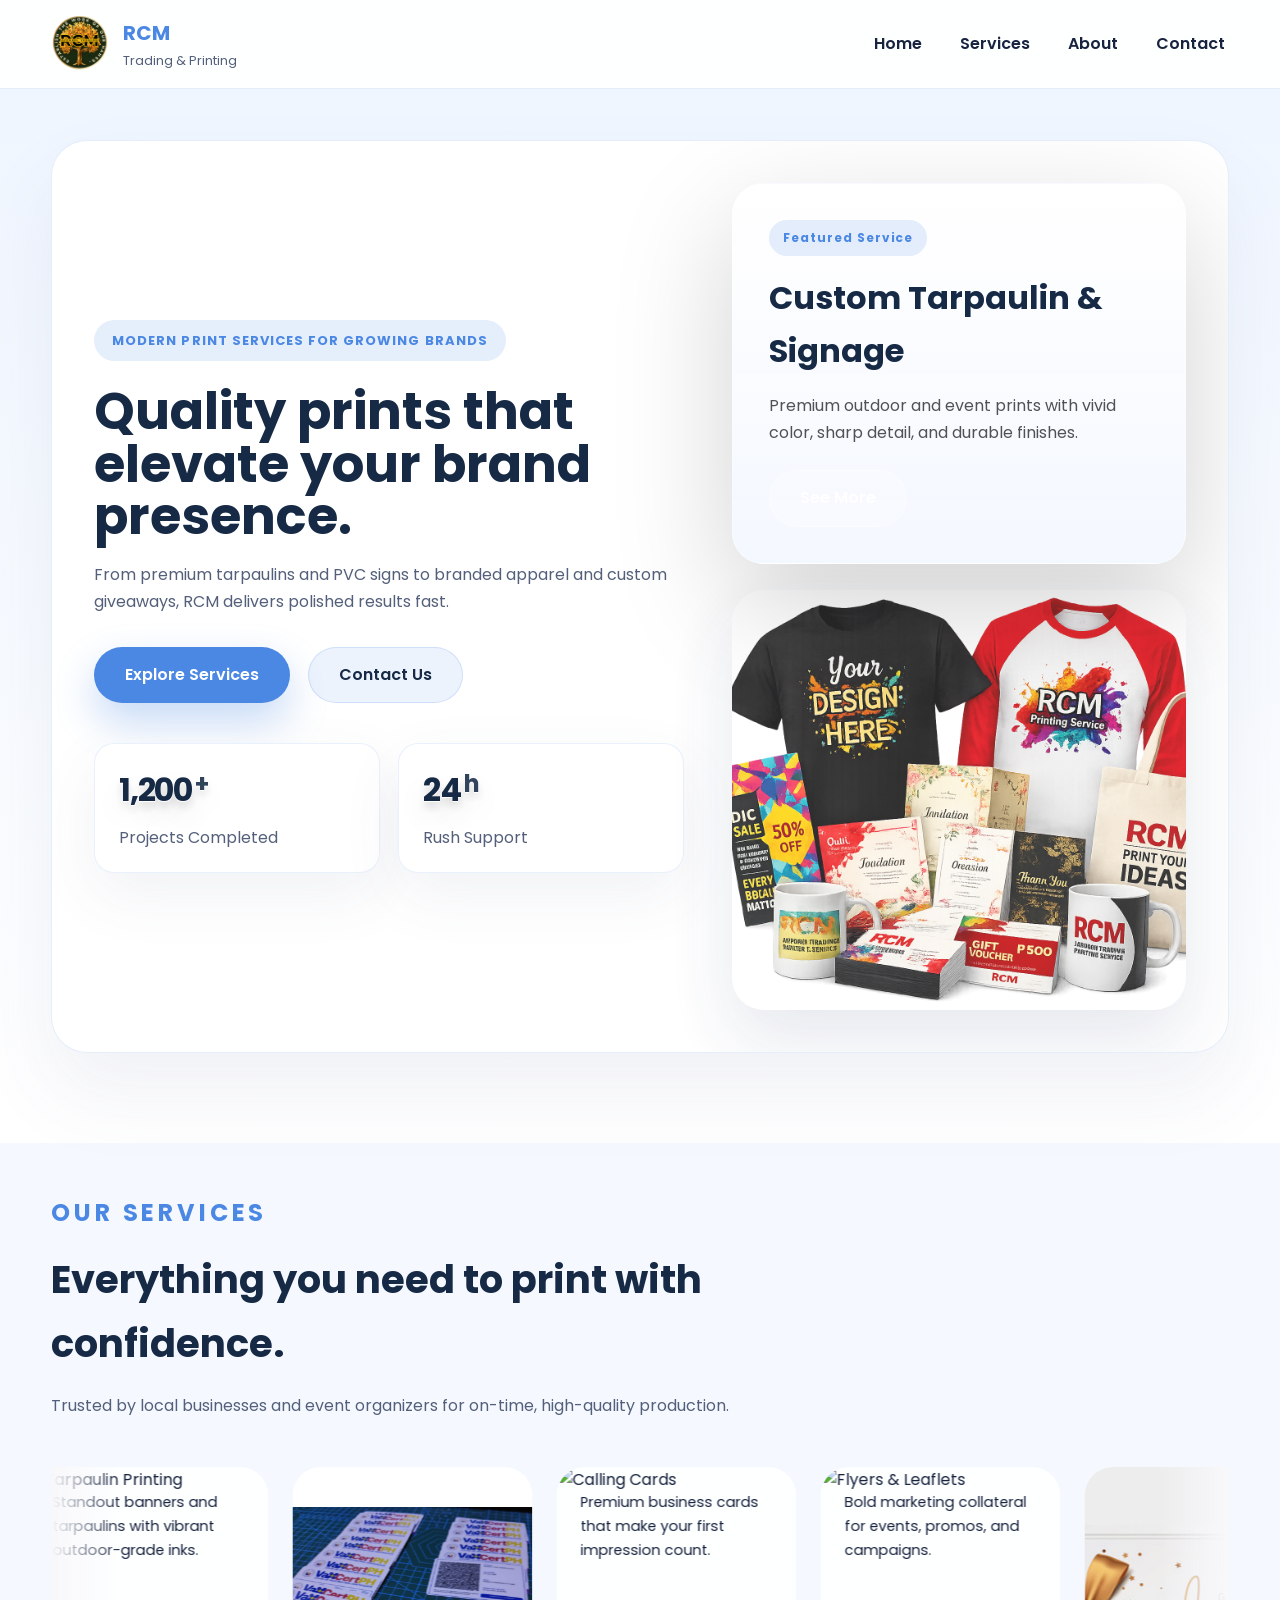
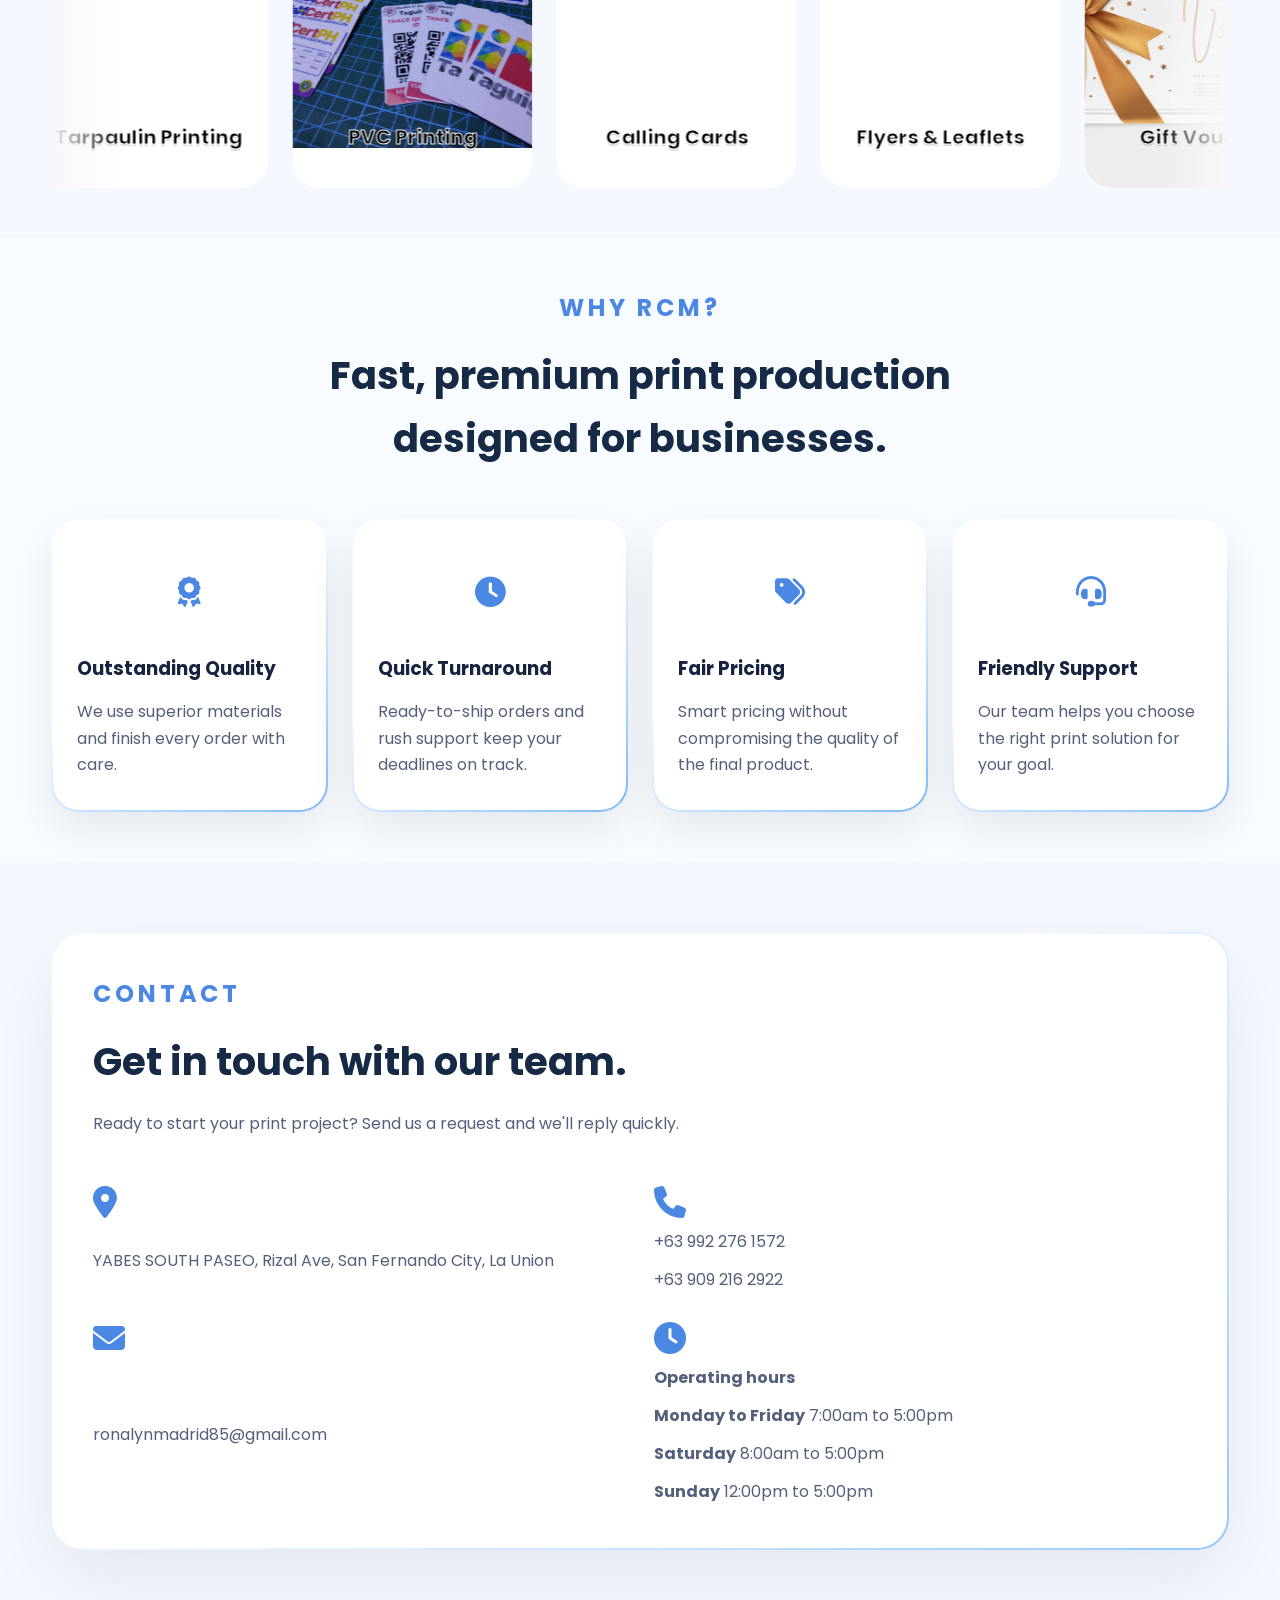
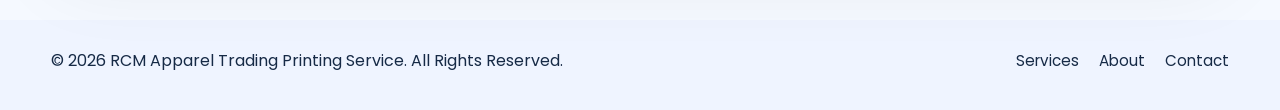
==== commit 889a58eb: "adding the service.html and the service.js file" ====
--- a/index.html
+++ b/index.html
@@ -1,509 +1,268 @@
-<!DOCTYPE html>
-<html lang="en">
-
-<head>
-    <meta charset="UTF-8">
-    <meta name="viewport" content="width=device-width, initial-scale=1.0">
-    <title>RCM Apparel Trading Printing Service</title>
-    <meta name="description" content="RCM Apparel Trading Printing Service - Tarpaulin, PVC, Flyers, Calling Cards, Customized Shirts, Mugs, Souvenirs and more.">
-    <link rel="preconnect" href="https://fonts.googleapis.com">
-    <link rel="preconnect" href="https://fonts.gstatic.com" crossorigin>
-    <link href="https://fonts.googleapis.com/css2?family=Poppins:wght@300;400;500;600;700;800&display=swap" rel="stylesheet">
-    <link rel="stylesheet" href="https://cdnjs.cloudflare.com/ajax/libs/font-awesome/6.7.2/css/all.min.css">
-    <link rel="stylesheet" href="css/style.css">
-</head>
-
-<body>
-
-<header class="header">
-    <div class="container header-inner">
-        <a href="#home" class="logo">
-            <img src="images/rcm_logo.png" alt="RCM Logo">
-            <div>
-                <h2>RCM</h2>
-                <span>Trading & Printing</span>
-            </div>
-        </a>
-        <nav class="navbar">
-            <ul>
-                <li><a href="#home">Home</a></li>
-                <li><a href="#services">Services</a></li>
-                <li><a href="#about">About</a></li>
-                <li><a href="#contact">Contact</a></li>
-            </ul>
-        </nav>
-    </div>
-</header>
-
-<section class="hero" id="home">
-    <div class="container hero-inner">
-        <div class="hero-copy">
-            <span class="eyebrow">Modern print services for growing brands</span>
-            <h1>Quality prints that elevate your brand presence.</h1>
-            <p>From premium tarpaulins and PVC signs to branded apparel and custom giveaways, RCM delivers polished results fast.</p>
-            <div class="hero-actions">
-                <a href="#services" class="btn btn-primary">Explore Services</a>
-                <a href="#contact" class="btn btn-secondary">Contact Us</a>
-            </div>
-            <div class="hero-stats">
-                <div><strong>1,200+</strong><span>Projects Completed</span></div>
-                <div><strong>24h</strong><span>Rush Support</span></div>
-            </div>
-        </div>
-        <div class="hero-visual">
-            <div class="glass-panel">
-                <div class="panel-label">Featured Service</div>
-                <h2>Custom Tarpaulin & Signage</h2>
-                <p>Premium outdoor and event prints with vivid color, sharp detail, and durable finishes.</p>
-                <a href="#services" class="btn btn-card">See More</a>
-            </div>
-            <img src="images/rcm_image1.png" alt="RCM Products" class="hero-image">
-        </div>
-    </div>
-</section>
-
-<section class="services" id="services">
-    <div class="container section-container">
-        <div class="section-heading">
-            <span>Our services</span>
-            <h2>Everything you need to print with confidence.</h2>
-            <p>Trusted by local businesses and event organizers for on-time, high-quality production.</p>
-        </div>
-        <div class="services-grid">
-            <article class="service-card">
-                <div class="card-container noselect">
-                    <div class="card-canvas">
-                        <div class="card-tracker tr-1"></div>
-                        <div class="card-tracker tr-2"></div>
-                        <div class="card-tracker tr-3"></div>
-                        <div class="card-tracker tr-4"></div>
-                        <div class="card-tracker tr-5"></div>
-                        <div class="card-tracker tr-6"></div>
-                        <div class="card-tracker tr-7"></div>
-                        <div class="card-tracker tr-8"></div>
-                        <div class="card-tracker tr-9"></div>
-                        <div class="card-tracker tr-10"></div>
-                        <div class="card-tracker tr-11"></div>
-                        <div class="card-tracker tr-12"></div>
-                        <div class="card-tracker tr-13"></div>
-                        <div class="card-tracker tr-14"></div>
-                        <div class="card-tracker tr-15"></div>
-                        <div class="card-tracker tr-16"></div>
-                        <div class="card-tracker tr-17"></div>
-                        <div class="card-tracker tr-18"></div>
-                        <div class="card-tracker tr-19"></div>
-                        <div class="card-tracker tr-20"></div>
-                        <div class="card-tracker tr-21"></div>
-                        <div class="card-tracker tr-22"></div>
-                        <div class="card-tracker tr-23"></div>
-                        <div class="card-tracker tr-24"></div>
-                        <div class="card-tracker tr-25"></div>
-                        <div class="interactive-card">
-                            <div class="card-cover" style="background-image: url('images/tarpaulinprinting.jpg');"></div>
-                            <div class="card-title">Tarpaulin Printing</div>
-                            <div class="card-subtitle">Standout banners and tarpaulins with vibrant outdoor-grade inks.</div>
-                        </div>
-                    </div>
-                </div>
-            </article>
-            <article class="service-card">
-                <div class="card-container noselect">
-                    <div class="card-canvas">
-                        <div class="card-tracker tr-1"></div>
-                        <div class="card-tracker tr-2"></div>
-                        <div class="card-tracker tr-3"></div>
-                        <div class="card-tracker tr-4"></div>
-                        <div class="card-tracker tr-5"></div>
-                        <div class="card-tracker tr-6"></div>
-                        <div class="card-tracker tr-7"></div>
-                        <div class="card-tracker tr-8"></div>
-                        <div class="card-tracker tr-9"></div>
-                        <div class="card-tracker tr-10"></div>
-                        <div class="card-tracker tr-11"></div>
-                        <div class="card-tracker tr-12"></div>
-                        <div class="card-tracker tr-13"></div>
-                        <div class="card-tracker tr-14"></div>
-                        <div class="card-tracker tr-15"></div>
-                        <div class="card-tracker tr-16"></div>
-                        <div class="card-tracker tr-17"></div>
-                        <div class="card-tracker tr-18"></div>
-                        <div class="card-tracker tr-19"></div>
-                        <div class="card-tracker tr-20"></div>
-                        <div class="card-tracker tr-21"></div>
-                        <div class="card-tracker tr-22"></div>
-                        <div class="card-tracker tr-23"></div>
-                        <div class="card-tracker tr-24"></div>
-                        <div class="card-tracker tr-25"></div>
-                        <div class="interactive-card">
-                            <div class="card-cover" style="background-image: url('images/pvc.jpg');"></div>
-                            <div class="card-title">PVC Printing</div>
-                            <div class="card-subtitle">Rigid, weather-resistant PVC signage for shops, promos, and displays.</div>
-                        </div>
-                    </div>
-                </div>
-            </article>
-            <article class="service-card">
-                <div class="card-container noselect">
-                    <div class="card-canvas">
-                        <div class="card-tracker tr-1"></div>
-                        <div class="card-tracker tr-2"></div>
-                        <div class="card-tracker tr-3"></div>
-                        <div class="card-tracker tr-4"></div>
-                        <div class="card-tracker tr-5"></div>
-                        <div class="card-tracker tr-6"></div>
-                        <div class="card-tracker tr-7"></div>
-                        <div class="card-tracker tr-8"></div>
-                        <div class="card-tracker tr-9"></div>
-                        <div class="card-tracker tr-10"></div>
-                        <div class="card-tracker tr-11"></div>
-                        <div class="card-tracker tr-12"></div>
-                        <div class="card-tracker tr-13"></div>
-                        <div class="card-tracker tr-14"></div>
-                        <div class="card-tracker tr-15"></div>
-                        <div class="card-tracker tr-16"></div>
-                        <div class="card-tracker tr-17"></div>
-                        <div class="card-tracker tr-18"></div>
-                        <div class="card-tracker tr-19"></div>
-                        <div class="card-tracker tr-20"></div>
-                        <div class="card-tracker tr-21"></div>
-                        <div class="card-tracker tr-22"></div>
-                        <div class="card-tracker tr-23"></div>
-                        <div class="card-tracker tr-24"></div>
-                        <div class="card-tracker tr-25" style="background-image: url('images/callingcard.jpg');"></div>
-                        <div class="interactive-card">
-                            <div class="card-cover" style="background-image: url('images/callingcards.jpg');"></div>
-                            <div class="card-title">Calling Cards</div>
-                            <div class="card-subtitle">Premium business cards that make your first impression count.</div>
-                        </div>
-                    </div>
-                </div>
-            </article>
-            <article class="service-card">
-                <div class="card-container noselect">
-                    <div class="card-canvas">
-                        <div class="card-tracker tr-1"></div>
-                        <div class="card-tracker tr-2"></div>
-                        <div class="card-tracker tr-3"></div>
-                        <div class="card-tracker tr-4"></div>
-                        <div class="card-tracker tr-5"></div>
-                        <div class="card-tracker tr-6"></div>
-                        <div class="card-tracker tr-7"></div>
-                        <div class="card-tracker tr-8"></div>
-                        <div class="card-tracker tr-9"></div>
-                        <div class="card-tracker tr-10"></div>
-                        <div class="card-tracker tr-11"></div>
-                        <div class="card-tracker tr-12"></div>
-                        <div class="card-tracker tr-13"></div>
-                        <div class="card-tracker tr-14"></div>
-                        <div class="card-tracker tr-15"></div>
-                        <div class="card-tracker tr-16"></div>
-                        <div class="card-tracker tr-17"></div>
-                        <div class="card-tracker tr-18"></div>
-                        <div class="card-tracker tr-19"></div>
-                        <div class="card-tracker tr-20"></div>
-                        <div class="card-tracker tr-21"></div>
-                        <div class="card-tracker tr-22"></div>
-                        <div class="card-tracker tr-23"></div>
-                        <div class="card-tracker tr-24"></div>
-                        <div class="card-tracker tr-25"></div>
-                        <div class="interactive-card">
-                            <div class="card-cover" style="background-image: url('images/flyers.jpg');"></div>
-                            <div class="card-title">Flyers & Leaflets</div>
-                            <div class="card-subtitle">Bold marketing collateral for events, promos, and campaigns.</div>
-                        </div>
-                    </div>
-                </div>
-            </article>
-            <article class="service-card">
-                <div class="card-container noselect">
-                    <div class="card-canvas">
-                        <div class="card-tracker tr-1"></div>
-                        <div class="card-tracker tr-2"></div>
-                        <div class="card-tracker tr-3"></div>
-                        <div class="card-tracker tr-4"></div>
-                        <div class="card-tracker tr-5"></div>
-                        <div class="card-tracker tr-6"></div>
-                        <div class="card-tracker tr-7"></div>
-                        <div class="card-tracker tr-8"></div>
-                        <div class="card-tracker tr-9"></div>
-                        <div class="card-tracker tr-10"></div>
-                        <div class="card-tracker tr-11"></div>
-                        <div class="card-tracker tr-12"></div>
-                        <div class="card-tracker tr-13"></div>
-                        <div class="card-tracker tr-14"></div>
-                        <div class="card-tracker tr-15"></div>
-                        <div class="card-tracker tr-16"></div>
-                        <div class="card-tracker tr-17"></div>
-                        <div class="card-tracker tr-18"></div>
-                        <div class="card-tracker tr-19"></div>
-                        <div class="card-tracker tr-20"></div>
-                        <div class="card-tracker tr-21"></div>
-                        <div class="card-tracker tr-22"></div>
-                        <div class="card-tracker tr-23"></div>
-                        <div class="card-tracker tr-24"></div>
-                        <div class="card-tracker tr-25"></div>
-                        <div class="interactive-card">
-                            <div class="card-cover" style="background-image: url('images/voucher.jpg');"></div>
-                            <div class="card-title">Gift Voucher</div>
-                            <div class="card-subtitle">Attractive, ready-to-gift vouchers for promotions and rewards.</div>
-                        </div>
-                    </div>
-                </div>
-            </article>
-            <article class="service-card">
-                <div class="card-container noselect">
-                    <div class="card-canvas">
-                        <div class="card-tracker tr-1"></div>
-                        <div class="card-tracker tr-2"></div>
-                        <div class="card-tracker tr-3"></div>
-                        <div class="card-tracker tr-4"></div>
-                        <div class="card-tracker tr-5"></div>
-                        <div class="card-tracker tr-6"></div>
-                        <div class="card-tracker tr-7"></div>
-                        <div class="card-tracker tr-8"></div>
-                        <div class="card-tracker tr-9"></div>
-                        <div class="card-tracker tr-10"></div>
-                        <div class="card-tracker tr-11"></div>
-                        <div class="card-tracker tr-12"></div>
-                        <div class="card-tracker tr-13"></div>
-                        <div class="card-tracker tr-14"></div>
-                        <div class="card-tracker tr-15"></div>
-                        <div class="card-tracker tr-16"></div>
-                        <div class="card-tracker tr-17"></div>
-                        <div class="card-tracker tr-18"></div>
-                        <div class="card-tracker tr-19"></div>
-                        <div class="card-tracker tr-20"></div>
-                        <div class="card-tracker tr-21"></div>
-                        <div class="card-tracker tr-22"></div>
-                        <div class="card-tracker tr-23"></div>
-                        <div class="card-tracker tr-24"></div>
-                        <div class="card-tracker tr-25"></div>
-                        <div class="interactive-card">
-                            <div class="card-cover" style="background-image: url('images/invitation.jpg');"></div>
-                            <div class="card-title">Invitation & Souvenirs</div>
-                            <div class="card-subtitle">Customized invitations and souvenirs that match your event theme.</div>
-                        </div>
-                    </div>
-                </div>
-            </article>
-            <article class="service-card">
-                <div class="card-container noselect">
-                    <div class="card-canvas">
-                        <div class="card-tracker tr-1"></div>
-                        <div class="card-tracker tr-2"></div>
-                        <div class="card-tracker tr-3"></div>
-                        <div class="card-tracker tr-4"></div>
-                        <div class="card-tracker tr-5"></div>
-                        <div class="card-tracker tr-6"></div>
-                        <div class="card-tracker tr-7"></div>
-                        <div class="card-tracker tr-8"></div>
-                        <div class="card-tracker tr-9"></div>
-                        <div class="card-tracker tr-10"></div>
-                        <div class="card-tracker tr-11"></div>
-                        <div class="card-tracker tr-12"></div>
-                        <div class="card-tracker tr-13"></div>
-                        <div class="card-tracker tr-14"></div>
-                        <div class="card-tracker tr-15"></div>
-                        <div class="card-tracker tr-16"></div>
-                        <div class="card-tracker tr-17"></div>
-                        <div class="card-tracker tr-18"></div>
-                        <div class="card-tracker tr-19"></div>
-                        <div class="card-tracker tr-20"></div>
-                        <div class="card-tracker tr-21"></div>
-                        <div class="card-tracker tr-22"></div>
-                        <div class="card-tracker tr-23"></div>
-                        <div class="card-tracker tr-24"></div>
-                        <div class="card-tracker tr-25"></div>
-                        <div class="interactive-card">
-                            <div class="card-cover" style="background-image: url('images/rcm_mug.jpg');"></div>
-                            <div class="card-title">Customized Mug</div>
-                            <div class="card-subtitle">Personalized mugs for gifts, corporate branding, and special orders.</div>
-                        </div>
-                    </div>
-                </div>
-            </article>
-            <article class="service-card">
-                <div class="card-container noselect">
-                    <div class="card-canvas">
-                        <div class="card-tracker tr-1"></div>
-                        <div class="card-tracker tr-2"></div>
-                        <div class="card-tracker tr-3"></div>
-                        <div class="card-tracker tr-4"></div>
-                        <div class="card-tracker tr-5"></div>
-                        <div class="card-tracker tr-6"></div>
-                        <div class="card-tracker tr-7"></div>
-                        <div class="card-tracker tr-8"></div>
-                        <div class="card-tracker tr-9"></div>
-                        <div class="card-tracker tr-10"></div>
-                        <div class="card-tracker tr-11"></div>
-                        <div class="card-tracker tr-12"></div>
-                        <div class="card-tracker tr-13"></div>
-                        <div class="card-tracker tr-14"></div>
-                        <div class="card-tracker tr-15"></div>
-                        <div class="card-tracker tr-16"></div>
-                        <div class="card-tracker tr-17"></div>
-                        <div class="card-tracker tr-18"></div>
-                        <div class="card-tracker tr-19"></div>
-                        <div class="card-tracker tr-20"></div>
-                        <div class="card-tracker tr-21"></div>
-                        <div class="card-tracker tr-22"></div>
-                        <div class="card-tracker tr-23"></div>
-                        <div class="card-tracker tr-24"></div>
-                        <div class="card-tracker tr-25"></div>
-                        <div class="interactive-card">
-                            <div class="card-cover" style="background-image: url('images/tshirt.jpg');"></div>
-                            <div class="card-title">T-shirt Printing</div>
-                            <div class="card-subtitle">Quality apparel printing for teams, events, and promotional wear.</div>
-                        </div>
-                    </div>
-                </div>
-            </article>
-            <article class="service-card">
-                <div class="card-container noselect">
-                    <div class="card-canvas">
-                        <div class="card-tracker tr-1"></div>
-                        <div class="card-tracker tr-2"></div>
-                        <div class="card-tracker tr-3"></div>
-                        <div class="card-tracker tr-4"></div>
-                        <div class="card-tracker tr-5"></div>
-                        <div class="card-tracker tr-6"></div>
-                        <div class="card-tracker tr-7"></div>
-                        <div class="card-tracker tr-8"></div>
-                        <div class="card-tracker tr-9"></div>
-                        <div class="card-tracker tr-10"></div>
-                        <div class="card-tracker tr-11"></div>
-                        <div class="card-tracker tr-12"></div>
-                        <div class="card-tracker tr-13"></div>
-                        <div class="card-tracker tr-14"></div>
-                        <div class="card-tracker tr-15"></div>
-                        <div class="card-tracker tr-16"></div>
-                        <div class="card-tracker tr-17"></div>
-                        <div class="card-tracker tr-18"></div>
-                        <div class="card-tracker tr-19"></div>
-                        <div class="card-tracker tr-20"></div>
-                        <div class="card-tracker tr-21"></div>
-                        <div class="card-tracker tr-22"></div>
-                        <div class="card-tracker tr-23"></div>
-                        <div class="card-tracker tr-24"></div>
-                        <div class="card-tracker tr-25"></div>
-                        <div class="interactive-card">
-                            <div class="card-cover" style="background-image: url('images/totebag.jpg');"></div>
-                            <div class="card-title">Tote Bag Printing</div>
-                            <div class="card-subtitle">Eco-friendly tote bags with crisp logos and illustrations.</div>
-                        </div>
-                    </div>
-                </div>
-            </article>
-            <article class="service-card">
-                <div class="card-container noselect">
-                    <div class="card-canvas">
-                        <div class="card-tracker tr-1"></div>
-                        <div class="card-tracker tr-2"></div>
-                        <div class="card-tracker tr-3"></div>
-                        <div class="card-tracker tr-4"></div>
-                        <div class="card-tracker tr-5"></div>
-                        <div class="card-tracker tr-6"></div>
-                        <div class="card-tracker tr-7"></div>
-                        <div class="card-tracker tr-8"></div>
-                        <div class="card-tracker tr-9"></div>
-                        <div class="card-tracker tr-10"></div>
-                        <div class="card-tracker tr-11"></div>
-                        <div class="card-tracker tr-12"></div>
-                        <div class="card-tracker tr-13"></div>
-                        <div class="card-tracker tr-14"></div>
-                        <div class="card-tracker tr-15"></div>
-                        <div class="card-tracker tr-16"></div>
-                        <div class="card-tracker tr-17"></div>
-                        <div class="card-tracker tr-18"></div>
-                        <div class="card-tracker tr-19"></div>
-                        <div class="card-tracker tr-20"></div>
-                        <div class="card-tracker tr-21"></div>
-                        <div class="card-tracker tr-22"></div>
-                        <div class="card-tracker tr-23"></div>
-                        <div class="card-tracker tr-24"></div>
-                        <div class="card-tracker tr-25"></div>
-                        <div class="interactive-card">
-                            <div class="card-cover" style="background-image: url('images/sintraboard.jpg');"></div>
-                            <div class="card-title">Sintra Board</div>
-                            <div class="card-subtitle">Lightweight, rigid Sintra board prints ideal for displays and signage.</div>
-                        </div>
-                    </div>
-                </div>
-            </article>
-        </div>
-    </div>
-</section>
-
-<section class="features" id="about">
-    <div class="container section-container">
-        <div class="section-heading align-center">
-            <span>Why RCM?</span>
-            <h2>Fast, premium print production designed for businesses.</h2>
-        </div>
-        <div class="feature-grid">
-            <article class="feature-box">
-                <i class="fa-solid fa-award"></i>
-                <h3>Outstanding Quality</h3>
-                <p>We use superior materials and finish every order with care.</p>
-            </article>
-            <article class="feature-box">
-                <i class="fa-solid fa-clock"></i>
-                <h3>Quick Turnaround</h3>
-                <p>Ready-to-ship orders and rush support keep your deadlines on track.</p>
-            </article>
-            <article class="feature-box">
-                <i class="fa-solid fa-tags"></i>
-                <h3>Fair Pricing</h3>
-                <p>Smart pricing without compromising the quality of the final product.</p>
-            </article>
-            <article class="feature-box">
-                <i class="fa-solid fa-headset"></i>
-                <h3>Friendly Support</h3>
-                <p>Our team helps you choose the right print solution for your goal.</p>
-            </article>
-        </div>
-    </div>
-</section>
-
-<section class="contact" id="contact">
-    <div class="container contact-inner">
-        <div class="contact-info-panel">
-            <div class="section-heading">
-                <span>Contact</span>
-                <h2>Get in touch with our team.</h2>
-                <p>Ready to start your print project? Send us a request and we�ll reply quickly.</p>
-            </div>
-            <div class="contact-details">
-                <div><i class="fa-solid fa-location-dot"></i><p>YABES SOUTH PASEO, Rizal Ave, San Fernando City, La Union</p></div>
-                <div><i class="fa-solid fa-phone"></i><p>+63 992 276 1572</p></div>
-                <div><i class="fa-solid fa-envelope"></i><p>ronalynmadrid85@gmail.com</p></div>
-            </div>
-        </div>
-        <form class="contact-form">
-            <div class="form-row">
-                <input type="text" placeholder="Full Name" required>
-                <input type="email" placeholder="Email" required>
-            </div>
-            <input type="text" placeholder="Subject" required>
-            <textarea rows="5" placeholder="Message" maxlength="300" required></textarea>
-            <div class="small-text">Max 300 characters.</div>
-            <button type="submit" class="btn btn-primary">Send Message</button>
-        </form>
-    </div>
-</section>
-
-<footer>
-    <div class="container footer-inner">
-        <p>� 2026 RCM Apparel Trading Printing Service. All rights reserved.</p>
-        <div class="footer-links">
-            <a href="#services">Services</a>
-            <a href="#about">About</a>
-            <a href="#contact">Contact</a>
-        </div>
-    </div>
-</footer>
-
-<script src="js/script.js"></script>
-</body>
-
-</html>
+<!DOCTYPE html>
+<html lang="en">
+
+<head>
+    <meta charset="UTF-8">
+    <meta name="viewport" content="width=device-width, initial-scale=1.0">
+    <title>RCM Apparel Trading Printing Service</title>
+    <meta name="description" content="RCM Apparel Trading Printing Service - Tarpaulin, PVC, Flyers, Calling Cards, Customized Shirts, Mugs, Souvenirs and more.">
+    <link rel="preconnect" href="https://fonts.googleapis.com">
+    <link rel="preconnect" href="https://fonts.gstatic.com" crossorigin>
+    <link href="https://fonts.googleapis.com/css2?family=Poppins:wght@300;400;500;600;700;800&display=swap" rel="stylesheet">
+    <link rel="stylesheet" href="https://cdnjs.cloudflare.com/ajax/libs/font-awesome/6.7.2/css/all.min.css">
+    <link rel="stylesheet" href="css/style.css">
+</head>
+
+<body>
+<header class="header">
+    <div class="container header-inner">
+        <a href="#home" class="logo">
+            <img src="images/rcm_logo.png" alt="RCM Logo">
+            <div>
+                <h2>RCM</h2>
+                <span>Trading &amp; Printing</span>
+            </div>
+        </a>
+        <nav class="navbar" id="primary-nav">
+            <ul>
+                <li><a href="#home">Home</a></li>
+                <li><a href="#services">Services</a></li>
+                <li><a href="#about">About</a></li>
+                <li><a href="#contact">Contact</a></li>
+            </ul>
+        </nav>
+        <button type="button" class="menu-toggle" aria-label="Toggle menu" aria-expanded="false" aria-controls="primary-nav">
+            <i class="fa-solid fa-bars" aria-hidden="true"></i>
+        </button>
+    </div>
+</header>
+
+<section class="hero" id="home">
+    <div class="container hero-inner">
+        <div class="hero-copy">
+            <span class="eyebrow">Modern print services for growing brands</span>
+            <h1>Quality prints that elevate your brand presence.</h1>
+            <p>From premium tarpaulins and PVC signs to branded apparel and custom giveaways, RCM delivers polished results fast.</p>
+            <div class="hero-actions">
+                <a href="#services" class="btn btn-primary">Explore Services</a>
+                <a href="#contact" class="btn btn-secondary">Contact Us</a>
+            </div>
+            <div class="hero-stats">
+                <div><strong class="stat-number" data-target="1200" data-suffix="+">0</strong><span>Projects Completed</span></div>
+                <div><strong class="stat-number" data-target="24" data-suffix="h">0</strong><span>Rush Support</span></div>
+            </div>
+        </div>
+        <div class="hero-visual">
+            <div class="glass-panel">
+                <div class="panel-label">Featured Service</div>
+                <h2>Custom Tarpaulin & Signage</h2>
+                <p>Premium outdoor and event prints with vivid color, sharp detail, and durable finishes.</p>
+                <a href="#services" class="btn btn-card">See More</a>
+            </div>
+            <img src="images/rcm_image1.png" alt="RCM Products" class="hero-image">
+        </div>
+    </div>
+</section>
+
+<section class="services" id="services">
+    <div class="container section-container">
+        <div class="section-heading">
+            <span>Our services</span>
+            <h2>Everything you need to print with confidence.</h2>
+            <p>Trusted by local businesses and event organizers for on-time, high-quality production.</p>
+        </div>
+        <div class="services-carousel">
+            <div class="services-grid">
+            <article class="service-card" data-service-id="tarpaulin">
+                <a href="service.html?id=tarpaulin" class="card-link" aria-label="View Tarpaulin Printing details">
+                    <div class="card-container noselect">
+                        <div class="interactive-card">
+                                <img class="card-cover" src="images/tarpaulinprinting.jpg" alt="Tarpaulin Printing" loading="lazy">
+                                <div class="card-title">Tarpaulin Printing</div>
+                                <p class="card-desc">Standout banners and tarpaulins with vibrant outdoor-grade inks.</p>
+                            </div>
+                    </div>
+                </a>
+            </article>
+            <article class="service-card" data-service-id="pvc">
+                <a href="service.html?id=pvc" class="card-link" aria-label="View PVC Printing details">
+                    <div class="card-container noselect">
+                        <div class="interactive-card">
+                                <img class="card-cover" src="images/rcm_pvcprinting.jpg" alt="PVC Printing" loading="lazy">
+                                <div class="card-title">PVC Printing</div>
+                                <p class="card-desc">Rigid, weather-resistant PVC signage for shops, promos, and displays.</p>
+                            </div>
+                    </div>
+                </a>
+            </article>
+            <article class="service-card" data-service-id="calling-cards">
+                <a href="service.html?id=calling-cards" class="card-link" aria-label="View Calling Cards details">
+                    <div class="card-container noselect">
+                        <div class="interactive-card">
+                                <img class="card-cover" src="images/callingcards.jpg" alt="Calling Cards" loading="lazy">
+                                <div class="card-title">Calling Cards</div>
+                                <p class="card-desc">Premium business cards that make your first impression count.</p>
+                            </div>
+                    </div>
+                </a>
+            </article>
+            <article class="service-card" data-service-id="flyers">
+                <a href="service.html?id=flyers" class="card-link" aria-label="View Flyers & Leaflets details">
+                    <div class="card-container noselect">
+                        <div class="interactive-card">
+                                <img class="card-cover" src="images/rcm_flyers.jpg" alt="Flyers & Leaflets" loading="lazy">
+                                <div class="card-title">Flyers &amp; Leaflets</div>
+                                <p class="card-desc">Bold marketing collateral for events, promos, and campaigns.</p>
+                            </div>
+                    </div>
+                </a>
+            </article>
+            <article class="service-card" data-service-id="gift-voucher">
+                <a href="service.html?id=gift-voucher" class="card-link" aria-label="View Gift Voucher details">
+                    <div class="card-container noselect">
+                        <div class="interactive-card">
+                                <img class="card-cover" src="images/rcm_giftvoucher.jpg" alt="Gift Voucher" loading="lazy">
+                                <div class="card-title">Gift Voucher</div>
+                                <p class="card-desc">Attractive, ready-to-gift vouchers for promotions and rewards.</p>
+                            </div>
+                    </div>
+                </a>
+            </article>
+            <article class="service-card" data-service-id="invitation">
+                <a href="service.html?id=invitation" class="card-link" aria-label="View Invitation & Souvenirs details">
+                    <div class="card-container noselect">
+                        <div class="interactive-card">
+                                <img class="card-cover" src="images/rcm_invitation.jpg" alt="Invitation & Souvenirs" loading="lazy">
+                                <div class="card-title">Invitation &amp; Souvenirs</div>
+                                <p class="card-desc">Customized invitations and souvenirs that match your event theme.</p>
+                            </div>
+                    </div>
+                </a>
+            </article>
+            <article class="service-card" data-service-id="mug">
+                <a href="service.html?id=mug" class="card-link" aria-label="View Customized Mug details">
+                    <div class="card-container noselect">
+                        <div class="interactive-card">
+                                <img class="card-cover" src="images/rcm_mug.jpg" alt="Customized Mug" loading="lazy">
+                                <div class="card-title">Customized Mug</div>
+                                <p class="card-desc">Personalized mugs for gifts, corporate branding, and special orders.</p>
+                            </div>
+                    </div>
+                </a>
+            </article>
+            <article class="service-card" data-service-id="tshirt">
+                <a href="service.html?id=tshirt" class="card-link" aria-label="View T-shirt Printing details">
+                    <div class="card-container noselect">
+                        <div class="interactive-card">
+                                <img class="card-cover" src="images/tshirt.jpg" alt="T-shirt Printing" loading="lazy">
+                                <div class="card-title">T-shirt Printing</div>
+                                <p class="card-desc">Quality apparel printing for teams, events, and promotional wear.</p>
+                            </div>
+                    </div>
+                </a>
+            </article>
+            <article class="service-card" data-service-id="totebag">
+                <a href="service.html?id=totebag" class="card-link" aria-label="View Tote Bag Printing details">
+                    <div class="card-container noselect">
+                        <div class="interactive-card">
+                                <img class="card-cover" src="images/totebag.jpg" alt="Tote Bag Printing" loading="lazy">
+                                <div class="card-title">Tote Bag Printing</div>
+                                <p class="card-desc">Eco-friendly tote bags with crisp logos and illustrations.</p>
+                            </div>
+                    </div>
+                </a>
+            </article>
+            <article class="service-card" data-service-id="sintra">
+                <a href="service.html?id=sintra" class="card-link" aria-label="View Sintra Board details">
+                    <div class="card-container noselect">
+                        <div class="interactive-card">
+                                <img class="card-cover" src="images/sintraboard.jpg" alt="Sintra Board" loading="lazy">
+                                <div class="card-title">Sintra Board</div>
+                                <p class="card-desc">Lightweight, rigid Sintra board prints ideal for displays and signage.</p>
+                            </div>
+                    </div>
+                </a>
+            </article>
+        </div>
+        </div>
+    </div>
+</section>
+
+<section class="features" id="about">
+    <div class="container section-container">
+        <div class="section-heading align-center">
+            <span>Why RCM?</span>
+            <h2>Fast, premium print production designed for businesses.</h2>
+        </div>
+        <div class="feature-grid">
+            <article class="feature-box">
+                <i class="fa-solid fa-award"></i>
+                <h3>Outstanding Quality</h3>
+                <p>We use superior materials and finish every order with care.</p>
+            </article>
+            <article class="feature-box">
+                <i class="fa-solid fa-clock"></i>
+                <h3>Quick Turnaround</h3>
+                <p>Ready-to-ship orders and rush support keep your deadlines on track.</p>
+            </article>
+            <article class="feature-box">
+                <i class="fa-solid fa-tags"></i>
+                <h3>Fair Pricing</h3>
+                <p>Smart pricing without compromising the quality of the final product.</p>
+            </article>
+            <article class="feature-box">
+                <i class="fa-solid fa-headset"></i>
+                <h3>Friendly Support</h3>
+                <p>Our team helps you choose the right print solution for your goal.</p>
+            </article>
+        </div>
+    </div>
+</section>
+
+<section class="contact" id="contact">
+    <div class="container contact-inner">
+        <div class="contact-info-panel">
+            <div class="section-heading">
+                <span>Contact</span>
+                <h2>Get in touch with our team.</h2>
+                <p>Ready to start your print project? Send us a request and we'll reply quickly.</p>
+            </div>
+            <div class="contact-details">
+                <div><i class="fa-solid fa-location-dot"></i><p>YABES SOUTH PASEO, Rizal Ave, San Fernando City, La Union</p></div>
+                <div>
+                    <i class="fa-solid fa-phone"></i>
+                    <div class="phones">
+                        <p>+63 992 276 1572</p>
+                        <p>+63 909 216 2922</p>
+                    </div>
+                </div>
+                <div><i class="fa-solid fa-envelope"></i><p>ronalynmadrid85@gmail.com</p></div>
+                <div>
+                    <i class="fa-solid fa-clock"></i>
+                    <div class="hours">
+                        <p><strong>Operating hours</strong></p>
+                        <p><strong>Monday to Friday</strong> 7:00am to 5:00pm</p>
+                        <p><strong>Saturday</strong> 8:00am to 5:00pm</p>
+                        <p><strong>Sunday</strong> 12:00pm to 5:00pm</p>
+                    </div>
+                </div>
+            </div>
+        </div>
+    </div>
+</section>
+
+<footer>
+    <div class="container footer-inner">
+        <p>&copy; 2026 RCM Apparel Trading Printing Service. All rights reserved.</p>
+        <div class="footer-links">
+            <a href="#services">Services</a>
+            <a href="#about">About</a>
+            <a href="#contact">Contact</a>
+        </div>
+    </div>
+</footer>
+
+<script src="js/script.js"></script>
+</body>
+
+</html>
--- a/css/style.css
+++ b/css/style.css
@@ -6,13 +6,13 @@
 @import url('https://fonts.googleapis.com/css2?family=Poppins:wght@300;400;500;600;700;800&display=swap');
 
 :root {
-    --primary: #d32f2f;
-    --dark: #1e1e1e;
-    --surface: #f8f8fb;
+    --primary: #4b88e4;
+    --dark: #162a46;
+    --surface: #f8fbff;
     --surface-strong: #ffffff;
-    --text: #232323;
-    --muted: #676767;
-    --shadow: 0 22px 60px rgba(0,0,0,.08);
+    --text: #17233f;
+    --muted: #54607b;
+    --shadow: 0 28px 70px rgba(71, 88, 130, 0.12);
     --radius: 26px;
     --transition: 0.35s ease;
 }
@@ -25,11 +25,16 @@
 
 html {
     scroll-behavior: smooth;
+    scroll-padding-top: 20px;
+}
+
+section[id] {
+    scroll-margin-top: 20px;
 }
 
 body {
     font-family: 'Poppins', sans-serif;
-    background: linear-gradient(180deg, #f5f6fa 0%, #ffffff 100%);
+    background: radial-gradient(circle at top, #f8fbff 0%, #eef5ff 50%, #f8fbff 100%);
     color: var(--text);
     line-height: 1.65;
     overflow-x: hidden;
@@ -65,10 +70,17 @@
     top: 0;
     left: 0;
     width: 100%;
-    background: rgba(255,255,255,.94);
-    backdrop-filter: blur(14px);
-    border-bottom: 1px solid rgba(0,0,0,.05);
+    background: rgba(255,255,255,0.92);
+    backdrop-filter: blur(18px);
+    border-bottom: 1px solid rgba(74, 136, 228, .14);
     z-index: 1000;
+    transition: transform 0.28s ease, opacity 0.28s ease;
+}
+
+.header.hide {
+    transform: translateY(-100%);
+    opacity: 0;
+    pointer-events: none;
 }
 
 .header-inner {
@@ -78,6 +90,11 @@
     height: 88px;
 }
 
+.logo h2,
+.logo span {
+    color: var(--dark);
+}
+
 .logo {
     display: flex;
     align-items: center;
@@ -107,14 +124,66 @@
 }
 
 .navbar a {
+    position: relative;
+    display: inline-flex;
+    align-items: center;
+    padding: 6px 4px;
+    overflow: hidden;
+    border-radius: 8px;
     font-weight: 600;
     color: var(--text);
-    transition: color var(--transition);
+    transition: color var(--transition), transform 0.15s ease;
+}
+
+.navbar a:active {
+    transform: scale(0.94);
 }
 
 .navbar a:hover,
-.navbar a:focus {
+.navbar a:focus-visible {
     color: var(--primary);
+}
+
+.nav-ripple {
+    position: absolute;
+    border-radius: 50%;
+    background: rgba(75, 136, 228, .35);
+    transform: scale(0);
+    pointer-events: none;
+    animation: nav-ripple-anim 0.55s ease-out forwards;
+}
+
+@keyframes nav-ripple-anim {
+    to {
+        transform: scale(2.6);
+        opacity: 0;
+    }
+}
+
+.menu-toggle {
+    display: none;
+    align-items: center;
+    justify-content: center;
+    width: 44px;
+    height: 44px;
+    border: none;
+    border-radius: 12px;
+    background: rgba(75, 136, 228, .1);
+    color: var(--dark);
+    font-size: 1.1rem;
+    cursor: pointer;
+    transition: background var(--transition), color var(--transition);
+}
+
+.menu-toggle:hover,
+.menu-toggle:focus-visible {
+    background: rgba(75, 136, 228, .2);
+    color: var(--primary);
+}
+
+:focus-visible {
+    outline: 2px solid var(--primary);
+    outline-offset: 3px;
 }
 
 .btn {
@@ -135,7 +204,7 @@
 .btn-primary {
     background: var(--primary);
     color: #fff;
-    box-shadow: 0 18px 40px rgba(211,47,47,.22);
+    box-shadow: 0 18px 40px rgba(75,136,228,.32);
 }
 
 .btn-secondary {
@@ -153,20 +222,61 @@
 
 .hero {
     padding: 140px 0 90px;
+    background: linear-gradient(180deg, #eef5ff 0%, #ffffff 100%);
+    perspective: 1400px;
 }
 
 .hero-inner {
+    position: relative;
     display: grid;
     grid-template-columns: 1.3fr 1fr;
     gap: 48px;
     align-items: center;
+    background: var(--surface-strong);
+    border-radius: 36px;
+    padding: 42px;
+    border: 1px solid rgba(75, 136, 228, .14);
+    box-shadow: 0 40px 80px rgba(71, 88, 130, .08);
+    transform-style: preserve-3d;
+    overflow: hidden;
+}
+
+.hero-copy,
+.hero-visual {
+    position: relative;
+    z-index: 3;
+    opacity: 0;
+    transform-style: preserve-3d;
+    transition: opacity 0.85s ease, transform 0.85s cubic-bezier(0.22, 1, 0.36, 1);
+}
+
+.hero-copy {
+    transform: translate3d(-36px, 28px, -48px) rotateY(11deg);
+}
+
+.hero-visual {
+    transform: translate3d(36px, 28px, -48px) rotateY(-11deg);
+}
+
+.hero.is-visible .hero-copy,
+.hero.is-visible .hero-visual {
+    opacity: 1;
+    transform: translate3d(0, 0, 0) rotateY(0);
+}
+
+.hero.is-visible .hero-copy {
+    transition-delay: 0.12s;
+}
+
+.hero.is-visible .hero-visual {
+    transition-delay: 0.28s;
 }
 
 .eyebrow {
     display: inline-flex;
     padding: 10px 18px;
     border-radius: 999px;
-    background: rgba(211,47,47,.1);
+    background: rgba(75, 136, 228, .14);
     color: var(--primary);
     font-size: 13px;
     font-weight: 700;
@@ -179,6 +289,7 @@
     line-height: 1.02;
     margin: 24px 0 20px;
     max-width: 700px;
+    color: var(--dark);
 }
 
 .hero-copy p {
@@ -194,24 +305,52 @@
     flex-wrap: wrap;
 }
 
+.hero-actions .btn-primary {
+    background: var(--primary);
+    color: #fff;
+    border: 1px solid rgba(75, 136, 228, .18);
+}
+
+.hero-actions .btn-secondary {
+    background: rgba(75, 136, 228, .10);
+    color: var(--dark);
+    border: 1px solid rgba(75, 136, 228, .18);
+}
+
 .hero-stats {
     display: grid;
-    grid-template-columns: repeat(3, minmax(0, 1fr));
+    grid-template-columns: repeat(2, minmax(0, 1fr));
     gap: 18px;
     margin-top: 40px;
 }
 
 .hero-stats div {
-    background: #fff;
+    background: #ffffff;
     padding: 20px 24px;
     border-radius: 20px;
-    box-shadow: 0 22px 60px rgba(0,0,0,.06);
+    box-shadow: 0 22px 60px rgba(71,88,130,.08);
+    border: 1px solid rgba(75,136,228,.12);
 }
 
 .hero-stats strong {
     display: block;
-    font-size: 1.75rem;
+    font-size: 2rem;
     color: var(--dark);
+    letter-spacing: -0.04em;
+    text-shadow:
+        0 1px 0 rgba(255,255,255,.95),
+        0 6px 10px rgba(0,0,0,.14),
+        0 14px 30px rgba(0,0,0,.12);
+    transform: translateZ(0);
+}
+
+.hero-stats strong::after {
+    content: attr(data-suffix);
+    display: inline-block;
+    font-size: 0.75em;
+    vertical-align: top;
+    margin-left: 0.15em;
+    color: rgba(22, 42, 70, 0.88);
 }
 
 .hero-stats span {
@@ -224,22 +363,47 @@
     position: relative;
     display: grid;
     gap: 26px;
+    transform-style: preserve-3d;
 }
 
 .glass-panel {
-    background: linear-gradient(180deg, rgba(255,255,255,.92) 0%, rgba(255,255,255,.70) 100%);
+    position: relative;
+    z-index: 2;
+    background: linear-gradient(180deg, rgba(255,255,255,.96) 0%, rgba(243,247,255,.95) 100%);
     border-radius: 32px;
-    padding: 32px;
-    border: 1px solid rgba(255,255,255,.65);
-    backdrop-filter: blur(22px);
-    box-shadow: 0 40px 80px rgba(26, 28, 47, .09);
+    padding: 36px;
+    border: 1px solid rgba(255,255,255,.35);
+    backdrop-filter: blur(26px);
+    box-shadow: 0 40px 120px rgba(0, 0, 0, .18);
+    transform: translateZ(36px);
+    transition: transform 0.85s cubic-bezier(0.22, 1, 0.36, 1), box-shadow 0.4s ease;
+}
+
+.hero.is-visible .glass-panel {
+    animation: hero-panel-float 6s ease-in-out infinite;
+    animation-delay: 1.1s;
+}
+
+@keyframes hero-panel-float {
+    0%, 100% {
+        transform: translateZ(36px) translateY(0);
+    }
+
+    50% {
+        transform: translateZ(52px) translateY(-10px);
+    }
+}
+
+.glass-panel h2,
+.glass-panel p {
+    color: #17233f;
 }
 
 .panel-label {
     display: inline-flex;
     padding: 8px 14px;
     border-radius: 999px;
-    background: rgba(211,47,47,.12);
+    background: rgba(75, 136, 228, .14);
     color: var(--primary);
     font-size: 12px;
     font-weight: 700;
@@ -263,14 +427,21 @@
     border-radius: 32px;
     border: none;
     background: transparent;
-    box-shadow: none;
+    box-shadow: 0 30px 70px rgba(71, 88, 130, .16);
     min-height: 420px;
     object-fit: cover;
     opacity: 0.75;
+    transform: translateZ(-24px) scale(1.02);
+    transition: transform 0.85s cubic-bezier(0.22, 1, 0.36, 1), opacity 0.85s ease;
+}
+
+.hero.is-visible .hero-image {
+    transform: translateZ(-12px) scale(1);
+    opacity: 0.85;
 }
 
 .section-container {
-    padding: 80px 0;
+    padding: 50px 0;
 }
 
 .section-heading {
@@ -280,7 +451,7 @@
 
 .section-heading span {
     display: inline-flex;
-    font-size: 13px;
+    font-size: 24px;
     font-weight: 700;
     text-transform: uppercase;
     letter-spacing: .16em;
@@ -306,28 +477,56 @@
 }
 
 .services {
-    background: transparent;
+    background: #f5f9ff;
+}
+
+.services-carousel {
+    position: relative;
+    margin-top: 24px;
+    overflow: hidden;
+    --carousel-speed: 0.15; /* Change this value to adjust animation speed: higher = faster */
+}
+
+.services-carousel::before,
+.services-carousel::after {
+    content: '';
+    position: absolute;
+    top: 0;
+    width: 72px;
+    height: 100%;
+    pointer-events: none;
+    z-index: 5;
+}
+
+.services-carousel::before {
+    left: 0;
+    background: linear-gradient(90deg, rgba(248,248,251,1), rgba(248,248,251,0));
+}
+
+.services-carousel::after {
+    right: 0;
+    background: linear-gradient(270deg, rgba(248,248,251,1), rgba(248,248,251,0));
+}
+
+.services-carousel {
+    cursor: grab;
+    touch-action: pan-y;
+}
+
+.services-carousel.dragging {
+    cursor: grabbing;
 }
 
 .services-grid {
-    display: grid;
-    grid-template-columns: repeat(2, minmax(0, 1fr));
+    display: flex;
     gap: 24px;
-}
-
-@media (min-width: 1200px) {
-    .services-grid {
-        grid-template-columns: repeat(3, minmax(0, 1fr));
-    }
-}
-
-@media (min-width: 1400px) {
-    .services-grid {
-        grid-template-columns: repeat(5, minmax(0, 1fr));
-    }
+    align-items: stretch;
+    width: max-content;
 }
 
 .service-card {
+    flex: 0 0 clamp(240px, 22%, 300px);
+    width: clamp(240px, 22%, 300px);
     border-radius: 28px;
     overflow: hidden;
     background: transparent;
@@ -339,31 +538,28 @@
     transform: translateY(-8px);
 }
 
-.card-container {
-    position: relative;
-    width: 100%;
-    aspect-ratio: 190 / 254;
-}
-
-.card-canvas {
-    perspective: 800px;
-    inset: 0;
-    z-index: 200;
-    position: absolute;
-    display: grid;
-    grid-template-columns: repeat(5, 1fr);
-    grid-template-rows: repeat(5, 1fr);
-    gap: 0;
-    width: 100%;
-    height: 100%;
-}
-
-.card-tracker {
-    position: absolute;
-    z-index: 200;
-    width: 100%;
-    height: 100%;
-    pointer-events: none;
+@media (max-width: 1024px) {
+    .services-grid {
+        padding: 18px 40px;
+    }
+}
+
+@media (max-width: 860px) {
+    .services-grid {
+        padding: 18px 24px;
+    }
+
+    .service-card {
+        flex: 0 0 48%;
+        width: 48%;
+    }
+}
+
+@media (max-width: 620px) {
+    .service-card {
+        flex: 0 0 90%;
+        width: 90%;
+    }
 }
 
 .card-container {
@@ -401,63 +597,70 @@
     z-index: 0;
     display: flex;
     flex-direction: column;
-    justify-content: flex-end;
+    justify-content: space-between;
     align-items: center;
     border-radius: 20px;
     padding: 24px;
     transition: transform 0.25s ease, filter 0.25s ease;
     overflow: hidden;
-    background: rgba(0,0,0,.18);
-    backdrop-filter: blur(12px);
+    background: rgba(255,255,255,.88);
+    backdrop-filter: blur(10px);
     transform: perspective(900px) rotateX(calc((var(--mouse-y,50) - 50) * -0.18deg)) rotateY(calc((var(--mouse-x,50) - 50) * 0.18deg));
     transform-origin: center;
+}
+
+.card-desc {
+    order: 1;
+    width: 100%;
+    font-size: 0.9rem;
+}
+
+.card-title {
+    order: 2;
+    margin-top: 0;
 }
 
 .card-cover {
     position: absolute;
     inset: 0;
-    background-size: cover;
-    background-position: center;
-    filter: brightness(0.7);
+    width: 100%;
+    height: 100%;
+    object-fit: cover;
+    object-position: center;
+    filter: brightness(1);
+    transition: filter var(--transition);
     z-index: 0;
-}
-
-.card-prompt,
-.card-title,
-.card-subtitle {
+    -webkit-user-drag: none;
+    pointer-events: none;
+}
+
+.noselect {
+    user-select: none;
+    -webkit-user-select: none;
+}
+
+.card-container:hover .card-cover {
+    filter: brightness(1.1);
+}
+
+.card-title {
     position: relative;
     z-index: 2;
     text-align: center;
 }
 
-.card-prompt {
-    align-self: flex-start;
-    margin-bottom: auto;
-    font-size: 0.95rem;
-    font-weight: 700;
-    color: #fff;
-}
-
 .card-title {
     font-size: 1.25rem;
     font-weight: 700;
-    color: #fff;
+    color: #000;
+    -webkit-text-stroke: 1px rgba(255,255,255,.95);
+    text-shadow:
+        0 0 .1px rgba(255,255,255,.95),
+        0 0 .1px rgba(255,255,255,.75),
+        0 2px .1px rgba(0,0,0,.16);
+    margin-top: auto;
+    align-self: stretch;
     margin-bottom: 10px;
-}
-
-.card-subtitle {
-    font-size: 0.95rem;
-    color: rgba(255,255,255,.92);
-    line-height: 1.4;
-}
-
-.card-tracker:hover ~ .interactive-card .card-prompt {
-    opacity: 0;
-}
-
-.card-tracker:hover ~ .interactive-card {
-    transition: 300ms;
-    filter: brightness(1.15);
 }
 
 .card-container:hover .interactive-card::before {
@@ -469,64 +672,8 @@
     pointer-events: none;
 }
 
-#card {
-    display: none;
-}
-
-.tr-1 { grid-area: tr-1; }
-.tr-2 { grid-area: tr-2; }
-.tr-3 { grid-area: tr-3; }
-.tr-4 { grid-area: tr-4; }
-.tr-5 { grid-area: tr-5; }
-.tr-6 { grid-area: tr-6; }
-.tr-7 { grid-area: tr-7; }
-.tr-8 { grid-area: tr-8; }
-.tr-9 { grid-area: tr-9; }
-.tr-10 { grid-area: tr-10; }
-.tr-11 { grid-area: tr-11; }
-.tr-12 { grid-area: tr-12; }
-.tr-13 { grid-area: tr-13; }
-.tr-14 { grid-area: tr-14; }
-.tr-15 { grid-area: tr-15; }
-.tr-16 { grid-area: tr-16; }
-.tr-17 { grid-area: tr-17; }
-.tr-18 { grid-area: tr-18; }
-.tr-19 { grid-area: tr-19; }
-.tr-20 { grid-area: tr-20; }
-.tr-21 { grid-area: tr-21; }
-.tr-22 { grid-area: tr-22; }
-.tr-23 { grid-area: tr-23; }
-.tr-24 { grid-area: tr-24; }
-.tr-25 { grid-area: tr-25; }
-
-.tr-1:hover ~ .interactive-card { transform: rotateX(20deg) rotateY(-10deg); }
-.tr-2:hover ~ .interactive-card { transform: rotateX(20deg) rotateY(-5deg); }
-.tr-3:hover ~ .interactive-card { transform: rotateX(20deg) rotateY(0deg); }
-.tr-4:hover ~ .interactive-card { transform: rotateX(20deg) rotateY(5deg); }
-.tr-5:hover ~ .interactive-card { transform: rotateX(20deg) rotateY(10deg); }
-.tr-6:hover ~ .interactive-card { transform: rotateX(10deg) rotateY(-10deg); }
-.tr-7:hover ~ .interactive-card { transform: rotateX(10deg) rotateY(-5deg); }
-.tr-8:hover ~ .interactive-card { transform: rotateX(10deg) rotateY(0deg); }
-.tr-9:hover ~ .interactive-card { transform: rotateX(10deg) rotateY(5deg); }
-.tr-10:hover ~ .interactive-card { transform: rotateX(10deg) rotateY(10deg); }
-.tr-11:hover ~ .interactive-card { transform: rotateX(0deg) rotateY(-10deg); }
-.tr-12:hover ~ .interactive-card { transform: rotateX(0deg) rotateY(-5deg); }
-.tr-13:hover ~ .interactive-card { transform: rotateX(0deg) rotateY(0deg); }
-.tr-14:hover ~ .interactive-card { transform: rotateX(0deg) rotateY(5deg); }
-.tr-15:hover ~ .interactive-card { transform: rotateX(0deg) rotateY(10deg); }
-.tr-16:hover ~ .interactive-card { transform: rotateX(-10deg) rotateY(-10deg); }
-.tr-17:hover ~ .interactive-card { transform: rotateX(-10deg) rotateY(-5deg); }
-.tr-18:hover ~ .interactive-card { transform: rotateX(-10deg) rotateY(0deg); }
-.tr-19:hover ~ .interactive-card { transform: rotateX(-10deg) rotateY(5deg); }
-.tr-20:hover ~ .interactive-card { transform: rotateX(-10deg) rotateY(10deg); }
-.tr-21:hover ~ .interactive-card { transform: rotateX(-20deg) rotateY(-10deg); }
-.tr-22:hover ~ .interactive-card { transform: rotateX(-20deg) rotateY(-5deg); }
-.tr-23:hover ~ .interactive-card { transform: rotateX(-20deg) rotateY(0deg); }
-.tr-24:hover ~ .interactive-card { transform: rotateX(-20deg) rotateY(5deg); }
-.tr-25:hover ~ .interactive-card { transform: rotateX(-20deg) rotateY(10deg); }
-
 .features {
-    background: rgba(255,255,255,.92);
+    background: #f8fbff;
 }
 
 .feature-grid {
@@ -537,7 +684,7 @@
 
 .feature-box {
     background: linear-gradient(#fff, #fff) padding-box,
-                linear-gradient(145deg, transparent 30%, #e81cff, #40c9ff) border-box;
+                linear-gradient(145deg, transparent 30%, #8fc7ff, #2f5fc4) border-box;
     padding: 32px 24px;
     border-radius: 28px;
     border: 2px solid transparent;
@@ -554,7 +701,7 @@
     margin: 0 auto 22px;
     font-size: 1.9rem;
     color: var(--primary);
-    background: rgba(211,47,47,.08);
+    background: rgba(255,255,255,.15);
     border-radius: 22px;
 }
 
@@ -566,22 +713,71 @@
     color: var(--muted);
 }
 
+.fade-up {
+    opacity: 0;
+    transform: translateY(28px);
+    transition: opacity 0.65s ease, transform 0.65s ease;
+}
+
+.fade-up.show {
+    opacity: 1;
+    transform: translateY(0);
+}
+
+.feature-box.fade-up {
+    opacity: 1;
+    transform: none;
+}
+
+.feature-box.fade-up i,
+.feature-box.fade-up h3,
+.feature-box.fade-up p {
+    opacity: 0;
+    transform: translateY(22px);
+    transition: opacity .1s ease, transform .1s ease;
+}
+
+.feature-grid .feature-box:nth-child(1).fade-up.show i { transition-delay: 0.05s; }
+.feature-grid .feature-box:nth-child(1).fade-up.show h3 { transition-delay: 0.15s; }
+.feature-grid .feature-box:nth-child(1).fade-up.show p { transition-delay: 0.25s; }
+
+.feature-grid .feature-box:nth-child(2).fade-up.show i { transition-delay: 0.15s; }
+.feature-grid .feature-box:nth-child(2).fade-up.show h3 { transition-delay: 0.25s; }
+.feature-grid .feature-box:nth-child(2).fade-up.show p { transition-delay: 0.35s; }
+
+.feature-grid .feature-box:nth-child(3).fade-up.show i { transition-delay: 0.25s; }
+.feature-grid .feature-box:nth-child(3).fade-up.show h3 { transition-delay: 0.35s; }
+.feature-grid .feature-box:nth-child(3).fade-up.show p { transition-delay: 0.45s; }
+
+.feature-grid .feature-box:nth-child(4).fade-up.show i { transition-delay: 0.35s; }
+.feature-grid .feature-box:nth-child(4).fade-up.show h3 { transition-delay: 0.45s; }
+.feature-grid .feature-box:nth-child(4).fade-up.show p { transition-delay: 0.55s; }
+
+.feature-box.fade-up.show i,
+.feature-box.fade-up.show h3,
+.feature-box.fade-up.show p {
+    opacity: 1;
+    transform: translateY(0);
+}
+
 .contact {
-    background: linear-gradient(180deg, rgba(211,47,47,.05) 0%, rgba(255,255,255,.95) 100%);
+    background: #f5f9ff;
 }
 
 .contact-inner {
     display: grid;
-    grid-template-columns: 1fr 1.05fr;
-    gap: 36px;
-    align-items: flex-start;
+    justify-items: stretch;
+    width: min(92%, 1400px);
+    margin: 0 auto;
     padding: 70px 0;
 }
 
 .contact-info-panel {
-    padding: 32px 32px 32px 34px;
+    width: 100%;
+    max-width: 100%;
+    padding: 40px 40px 42px;
     background: linear-gradient(#fff, #fff) padding-box,
-                linear-gradient(145deg, transparent 30%, #e81cff, #40c9ff) border-box;
+                linear-gradient(145deg, transparent 30%, #8fc7ff, #2f5fc4) border-box;
     border: 2px solid transparent;
     border-radius: 32px;
     background-size: 200% 100%;
@@ -591,37 +787,28 @@
 
 .contact-details {
     display: grid;
-    gap: 18px;
+    grid-template-columns: repeat(2, minmax(0, 1fr));
+    gap: 28px;
     margin-top: 30px;
 }
 
 .contact-details div {
-    display: flex;
-    gap: 16px;
-    align-items: flex-start;
+    display: grid;
+    gap: 10px;
+    align-items: start;
 }
 
 .contact-details i {
-    font-size: 1.15rem;
+    font-size: 2rem;
     color: var(--primary);
-    margin-top: 4px;
+    margin-top: 0;
+    line-height: 1;
 }
 
 .contact-details p {
     color: var(--muted);
-    line-height: 1.7;
-}
-
-.contact-form {
-    position: relative;
-    background: linear-gradient(#fff, #fff) padding-box,
-                linear-gradient(145deg, transparent 30%, #e81cff, #40c9ff) border-box;
-    border: 2px solid transparent;
-    border-radius: 32px;
-    padding: 34px;
-    box-shadow: 0 30px 80px rgba(0,0,0,.07);
-    background-size: 200% 100%;
-    animation: contact-border 5s ease infinite;
+    line-height: 1.75;
+    margin: 0;
 }
 
 @keyframes contact-border {
@@ -634,35 +821,6 @@
     100% {
         background-position: 0% 50%;
     }
-}
-
-.form-row {
-    display: grid;
-    grid-template-columns: repeat(2, minmax(0, 1fr));
-    gap: 18px;
-    margin-bottom: 18px;
-}
-
-.contact-form input,
-.contact-form textarea {
-    width: 100%;
-    padding: 18px 20px;
-    border-radius: 18px;
-    border: 1px solid rgba(0,0,0,.08);
-    background: #fff;
-    color: var(--dark);
-    resize: none;
-}
-
-.contact-form input:focus,
-.contact-form textarea:focus {
-    border-color: var(--primary);
-    box-shadow: 0 0 0 4px rgba(211,47,47,.10);
-    outline: none;
-}
-
-.contact-form textarea {
-    min-height: 160px;
 }
 
 .small-text {
@@ -674,6 +832,7 @@
 
 footer {
     padding: 28px 0 36px;
+    background: #eff4ff;
 }
 
 .footer-inner {
@@ -681,7 +840,7 @@
     align-items: center;
     justify-content: space-between;
     gap: 22px;
-    color: rgba(255,255,255,.72);
+    color: var(--dark);
 }
 
 .footer-links {
@@ -691,8 +850,14 @@
 }
 
 .footer-links a {
-    color: rgba(255,255,255,.85);
+    color: var(--dark);
     font-size: 0.95rem;
+    transition: color var(--transition);
+}
+
+.footer-links a:hover,
+.footer-links a:focus-visible {
+    color: var(--primary);
 }
 
 @media (max-width: 1200px) {
@@ -702,12 +867,8 @@
         grid-template-columns: 1fr;
     }
 
-    .services-grid {
-        grid-template-columns: repeat(2, minmax(0, 1fr));
-    }
-
-    .hero-stats {
-        grid-template-columns: repeat(3, minmax(0, 1fr));
+    .services-carousel .services-grid {
+        gap: 18px;
     }
 
     .footer-inner {
@@ -733,8 +894,13 @@
         grid-template-columns: 1fr;
     }
 
-    .services-grid {
-        grid-template-columns: repeat(2, minmax(0, 1fr));
+    .feature-grid {
+        grid-template-columns: 1fr;
+        gap: 22px;
+    }
+
+    .services-carousel .services-grid {
+        gap: 16px;
     }
 }
 
@@ -749,19 +915,46 @@
     }
 
     .header-inner {
-        flex-wrap: wrap;
-        justify-content: space-between;
-        gap: 18px;
+        height: 76px;
+    }
+
+    .menu-toggle {
+        display: inline-flex;
     }
 
     .navbar {
+        position: absolute;
+        top: 76px;
+        left: 0;
         width: 100%;
+        max-height: 0;
+        overflow: hidden;
+        background: rgba(255,255,255,0.98);
+        backdrop-filter: blur(18px);
+        border-bottom: 1px solid rgba(74, 136, 228, .14);
+        transition: max-height 0.3s ease;
+    }
+
+    .navbar.active {
+        max-height: 320px;
+        box-shadow: 0 24px 40px rgba(71, 88, 130, .12);
     }
 
     .navbar ul {
-        flex-wrap: wrap;
-        justify-content: center;
-        gap: 16px;
+        flex-direction: column;
+        align-items: center;
+        gap: 4px;
+        padding: 18px 0 26px;
+    }
+
+    .navbar ul li {
+        width: 100%;
+        text-align: center;
+    }
+
+    .navbar ul a {
+        display: block;
+        padding: 12px 20px;
     }
 
     .hero-visual {
@@ -777,8 +970,8 @@
         width: 100%;
     }
 
-    .services-grid {
-        grid-template-columns: 1fr;
+    .services-carousel .services-grid {
+        gap: 14px;
     }
 }
 
@@ -795,13 +988,21 @@
         font-size: 2rem;
     }
 
+    .feature-box {
+        padding: 28px 20px;
+    }
+
     .form-row {
         grid-template-columns: 1fr;
     }
 
-    .contact-form,
     .contact-info-panel {
         padding: 24px;
+    }
+
+    .contact-details {
+        grid-template-columns: 1fr;
+        gap: 18px;
     }
 
     .contact-details div {
@@ -827,3 +1028,1760 @@
         justify-content: center;
     }
 }
+/* Touch & accessibility polish */
+a, button {
+    -webkit-tap-highlight-color: transparent;
+}
+
+@media (hover: none) {
+    .service-card:hover {
+        transform: none;
+    }
+
+    .card-container:hover .card-cover {
+        filter: brightness(1);
+    }
+
+    .card-container:hover .interactive-card::before {
+        opacity: 0;
+    }
+}
+
+@media (prefers-reduced-motion: reduce) {
+    *,
+    *::before,
+    *::after {
+        animation-duration: 0.001ms !important;
+        animation-iteration-count: 1 !important;
+        transition-duration: 0.001ms !important;
+        scroll-behavior: auto !important;
+    }
+
+    .services-grid {
+        transform: none !important;
+    }
+
+    .hero-copy,
+    .hero-visual,
+    .hero.is-visible .glass-panel,
+    .hero.is-visible .hero-image {
+        opacity: 1;
+        transform: none;
+        animation: none;
+    }
+}
+
+/* ============================================================
+   SERVICE DETAIL PAGE
+   (re-added to match this stylesheet's tokens: 88px header,
+   0 40px 80px rgba(71,88,130,.08) shadow, no --section-padding-y
+   variable system — matches this file's hardcoded spacing style.)
+   ============================================================ */
+
+/* Make the entire service card clickable without breaking layout */
+.service-card .card-link {
+    display: block;
+    width: 100%;
+    height: 100%;
+    color: inherit;
+    text-decoration: none;
+    border-radius: inherit;
+    cursor: pointer;
+}
+
+.service-card .card-link:focus-visible {
+    outline: 2px solid var(--primary);
+    outline-offset: 4px;
+    border-radius: 20px;
+}
+
+.service-detail {
+    padding: 140px 0 90px;
+    min-height: 60vh;
+}
+
+.service-detail-inner {
+    display: flex;
+    flex-direction: column;
+    gap: 32px;
+}
+
+.back-link {
+    display: inline-flex;
+    align-items: center;
+    gap: 10px;
+    color: var(--primary);
+    font-weight: 600;
+    font-size: .95rem;
+    width: fit-content;
+    padding: 8px 14px 8px 10px;
+    border-radius: 999px;
+    background: rgba(75, 136, 228, .10);
+    transition: background var(--transition), transform 0.2s ease, gap 0.2s ease;
+}
+
+.back-link:hover,
+.back-link:focus-visible {
+    background: rgba(75, 136, 228, .18);
+    transform: translateX(-3px);
+    gap: 14px;
+}
+
+.back-link i {
+    font-size: .9rem;
+}
+
+.service-detail-grid {
+    display: flex;
+    flex-direction: column;
+    gap: 28px;
+}
+
+.service-loading,
+.service-not-found {
+    display: flex;
+    flex-direction: column;
+    align-items: center;
+    justify-content: center;
+    gap: 16px;
+    padding: 80px 24px;
+    text-align: center;
+    background: var(--surface-strong);
+    border: 1px solid rgba(75, 136, 228, .14);
+    border-radius: 28px;
+    box-shadow: 0 40px 80px rgba(71, 88, 130, .08);
+    color: var(--muted);
+}
+
+.service-loading i,
+.service-not-found i {
+    font-size: 2.4rem;
+    color: var(--primary);
+}
+
+.service-not-found h1 {
+    color: var(--dark);
+    font-size: clamp(1.6rem, 2.5vw, 2.2rem);
+}
+
+.service-not-found p {
+    max-width: 480px;
+    color: var(--muted);
+    margin-bottom: 8px;
+}
+
+/* Hero: image + title block — mirrors .hero-inner tokens */
+.service-hero {
+    display: grid;
+    grid-template-columns: 1.05fr 1fr;
+    gap: 32px;
+    align-items: center;
+    background: var(--surface-strong);
+    border: 1px solid rgba(75, 136, 228, .14);
+    border-radius: 36px;
+    padding: 42px;
+    box-shadow: 0 40px 80px rgba(71, 88, 130, .08);
+    overflow: hidden;
+}
+
+.service-hero-image {
+    border-radius: 28px;
+    overflow: hidden;
+    aspect-ratio: 4 / 3;
+    background: var(--dark);
+    box-shadow: 0 24px 60px rgba(71, 88, 130, .18);
+}
+
+.service-hero-image img {
+    width: 100%;
+    height: 100%;
+    object-fit: cover;
+    display: block;
+    transition: transform 0.6s ease;
+}
+
+.service-hero-image:hover img {
+    transform: scale(1.03);
+}
+
+.service-hero-copy {
+    display: flex;
+    flex-direction: column;
+    gap: 16px;
+}
+
+.service-hero-copy h1 {
+    font-size: clamp(2rem, 3.2vw, 3rem);
+    line-height: 1.1;
+    color: var(--dark);
+    margin: 0;
+}
+
+.service-short {
+    font-size: 1rem;
+    color: var(--muted);
+    max-width: 540px;
+}
+
+/* Body: description + features — mirrors .feature-box tokens */
+.service-body {
+    display: grid;
+    grid-template-columns: 1.3fr 1fr;
+    gap: 24px;
+}
+
+.service-description,
+.service-features-panel {
+    background: var(--surface-strong);
+    border: 1px solid rgba(75, 136, 228, .14);
+    border-radius: 28px;
+    padding: 32px 36px;
+    box-shadow: 0 40px 80px rgba(71, 88, 130, .08);
+}
+
+.service-description h2,
+.service-features-panel h2 {
+    color: var(--dark);
+    font-size: clamp(1.5rem, 2.4vw, 2rem);
+    margin-bottom: 16px;
+    position: relative;
+    padding-bottom: 12px;
+}
+
+.service-description h2::after,
+.service-features-panel h2::after {
+    content: "";
+    position: absolute;
+    left: 0;
+    bottom: 0;
+    width: 48px;
+    height: 3px;
+    background: var(--primary);
+    border-radius: 999px;
+}
+
+.service-description p {
+    color: var(--muted);
+    font-size: 1rem;
+    line-height: 1.75;
+}
+
+.service-features {
+    list-style: none;
+    display: flex;
+    flex-direction: column;
+    gap: 14px;
+}
+
+.service-features li {
+    display: grid;
+    grid-template-columns: auto 1fr;
+    gap: 12px;
+    align-items: start;
+    color: var(--text);
+    line-height: 1.6;
+}
+
+.service-features i {
+    width: 26px;
+    height: 26px;
+    display: grid;
+    place-items: center;
+    background: rgba(75, 136, 228, .14);
+    color: var(--primary);
+    border-radius: 50%;
+    font-size: .75rem;
+    flex-shrink: 0;
+    margin-top: 2px;
+}
+
+/* CTA buttons under the detail */
+.service-cta {
+    display: flex;
+    gap: 16px;
+    flex-wrap: wrap;
+    padding-top: 8px;
+}
+
+.service-cta .btn i {
+    margin-right: 4px;
+}
+
+/* Responsive tweaks for the detail page — mirrors home page breakpoints */
+@media (max-width: 1200px) {
+    .service-hero,
+    .service-body {
+        grid-template-columns: 1fr;
+    }
+
+    .service-hero {
+        padding: 36px;
+    }
+}
+
+@media (max-width: 992px) {
+    .service-detail {
+        padding-top: 120px;
+    }
+
+    .service-hero,
+    .service-body {
+        gap: 24px;
+    }
+
+    .service-hero {
+        padding: 28px;
+        border-radius: 28px;
+    }
+
+    .service-description,
+    .service-features-panel {
+        padding: 28px;
+        border-radius: 24px;
+    }
+
+    .service-hero-copy h1 {
+        font-size: 2.4rem;
+    }
+}
+
+@media (max-width: 768px) {
+    .service-detail {
+        padding-top: 110px;
+    }
+
+    .service-hero {
+        padding: 24px;
+    }
+
+    .service-hero-image {
+        aspect-ratio: 16 / 11;
+    }
+
+    .service-cta .btn {
+        width: 100%;
+    }
+}
+
+@media (max-width: 576px) {
+    .service-hero {
+        padding: 22px;
+        border-radius: 24px;
+    }
+
+    .service-hero-copy h1 {
+        font-size: 1.85rem;
+    }
+
+    .service-description,
+    .service-features-panel {
+        padding: 22px;
+        border-radius: 22px;
+    }
+}
+
+@media (max-width: 420px) {
+    .service-hero {
+        padding: 20px;
+        border-radius: 22px;
+    }
+
+    .service-description,
+    .service-features-panel {
+        padding: 20px;
+        border-radius: 20px;
+    }
+}/*==========================================
+    RCM APPAREL TRADING PRINTING SERVICE
+    STYLE.CSS
+==========================================*/
+
+@import url('https://fonts.googleapis.com/css2?family=Poppins:wght@300;400;500;600;700;800&display=swap');
+
+:root {
+    --primary: #4b88e4;
+    --dark: #162a46;
+    --surface: #f8fbff;
+    --surface-strong: #ffffff;
+    --text: #17233f;
+    --muted: #54607b;
+    --shadow: 0 28px 70px rgba(71, 88, 130, 0.12);
+    --radius: 26px;
+    --transition: 0.35s ease;
+}
+
+* {
+    margin: 0;
+    padding: 0;
+    box-sizing: border-box;
+}
+
+html {
+    scroll-behavior: smooth;
+    scroll-padding-top: 20px;
+}
+
+section[id] {
+    scroll-margin-top: 20px;
+}
+
+body {
+    font-family: 'Poppins', sans-serif;
+    background: radial-gradient(circle at top, #f8fbff 0%, #eef5ff 50%, #f8fbff 100%);
+    color: var(--text);
+    line-height: 1.65;
+    overflow-x: hidden;
+}
+
+img {
+    max-width: 100%;
+    display: block;
+}
+
+a {
+    color: inherit;
+    text-decoration: none;
+}
+
+ul {
+    list-style: none;
+}
+
+button,
+input,
+textarea {
+    font: inherit;
+}
+
+.container {
+    width: min(92%, 1400px);
+    margin: 0 auto;
+}
+
+.header {
+    position: fixed;
+    top: 0;
+    left: 0;
+    width: 100%;
+    background: rgba(255,255,255,0.92);
+    backdrop-filter: blur(18px);
+    border-bottom: 1px solid rgba(74, 136, 228, .14);
+    z-index: 1000;
+    transition: transform 0.28s ease, opacity 0.28s ease;
+}
+
+.header.hide {
+    transform: translateY(-100%);
+    opacity: 0;
+    pointer-events: none;
+}
+
+.header-inner {
+    display: flex;
+    justify-content: space-between;
+    align-items: center;
+    height: 88px;
+}
+
+.logo h2,
+.logo span {
+    color: var(--dark);
+}
+
+.logo {
+    display: flex;
+    align-items: center;
+    gap: 14px;
+}
+
+.logo img {
+    width: 58px;
+    height: auto;
+}
+
+.logo h2 {
+    font-size: 20px;
+    font-weight: 700;
+    color: var(--primary);
+}
+
+.logo span {
+    display: block;
+    font-size: 13px;
+    color: var(--muted);
+}
+
+.navbar ul {
+    display: flex;
+    gap: 30px;
+}
+
+.navbar a {
+    position: relative;
+    display: inline-flex;
+    align-items: center;
+    padding: 6px 4px;
+    overflow: hidden;
+    border-radius: 8px;
+    font-weight: 600;
+    color: var(--text);
+    transition: color var(--transition), transform 0.15s ease;
+}
+
+.navbar a:active {
+    transform: scale(0.94);
+}
+
+.navbar a:hover,
+.navbar a:focus-visible {
+    color: var(--primary);
+}
+
+.nav-ripple {
+    position: absolute;
+    border-radius: 50%;
+    background: rgba(75, 136, 228, .35);
+    transform: scale(0);
+    pointer-events: none;
+    animation: nav-ripple-anim 0.55s ease-out forwards;
+}
+
+@keyframes nav-ripple-anim {
+    to {
+        transform: scale(2.6);
+        opacity: 0;
+    }
+}
+
+.menu-toggle {
+    display: none;
+    align-items: center;
+    justify-content: center;
+    width: 44px;
+    height: 44px;
+    border: none;
+    border-radius: 12px;
+    background: rgba(75, 136, 228, .1);
+    color: var(--dark);
+    font-size: 1.1rem;
+    cursor: pointer;
+    transition: background var(--transition), color var(--transition);
+}
+
+.menu-toggle:hover,
+.menu-toggle:focus-visible {
+    background: rgba(75, 136, 228, .2);
+    color: var(--primary);
+}
+
+:focus-visible {
+    outline: 2px solid var(--primary);
+    outline-offset: 3px;
+}
+
+.btn {
+    display: inline-flex;
+    align-items: center;
+    justify-content: center;
+    border-radius: 999px;
+    padding: 14px 30px;
+    font-weight: 600;
+    transition: transform var(--transition), box-shadow var(--transition), background var(--transition), color var(--transition);
+    cursor: pointer;
+}
+
+.btn:hover {
+    transform: translateY(-1px);
+}
+
+.btn-primary {
+    background: var(--primary);
+    color: #fff;
+    box-shadow: 0 18px 40px rgba(75,136,228,.32);
+}
+
+.btn-secondary {
+    background: #fff;
+    color: var(--dark);
+    border: 1px solid rgba(0,0,0,.08);
+}
+
+.btn-card {
+    background: rgba(255,255,255,.20);
+    color: #fff;
+    border: 1px solid rgba(255,255,255,.28);
+    box-shadow: inset 0 0 0 1px rgba(255,255,255,.08);
+}
+
+.hero {
+    padding: 140px 0 90px;
+    background: linear-gradient(180deg, #eef5ff 0%, #ffffff 100%);
+    perspective: 1400px;
+}
+
+.hero-inner {
+    position: relative;
+    display: grid;
+    grid-template-columns: 1.3fr 1fr;
+    gap: 48px;
+    align-items: center;
+    background: var(--surface-strong);
+    border-radius: 36px;
+    padding: 42px;
+    border: 1px solid rgba(75, 136, 228, .14);
+    box-shadow: 0 40px 80px rgba(71, 88, 130, .08);
+    transform-style: preserve-3d;
+    overflow: hidden;
+}
+
+.hero-copy,
+.hero-visual {
+    position: relative;
+    z-index: 3;
+    opacity: 0;
+    transform-style: preserve-3d;
+    transition: opacity 0.85s ease, transform 0.85s cubic-bezier(0.22, 1, 0.36, 1);
+}
+
+.hero-copy {
+    transform: translate3d(-36px, 28px, -48px) rotateY(11deg);
+}
+
+.hero-visual {
+    transform: translate3d(36px, 28px, -48px) rotateY(-11deg);
+}
+
+.hero.is-visible .hero-copy,
+.hero.is-visible .hero-visual {
+    opacity: 1;
+    transform: translate3d(0, 0, 0) rotateY(0);
+}
+
+.hero.is-visible .hero-copy {
+    transition-delay: 0.12s;
+}
+
+.hero.is-visible .hero-visual {
+    transition-delay: 0.28s;
+}
+
+.eyebrow {
+    display: inline-flex;
+    padding: 10px 18px;
+    border-radius: 999px;
+    background: rgba(75, 136, 228, .14);
+    color: var(--primary);
+    font-size: 13px;
+    font-weight: 700;
+    letter-spacing: .08em;
+    text-transform: uppercase;
+}
+
+.hero-copy h1 {
+    font-size: clamp(2.8rem, 4vw, 4.5rem);
+    line-height: 1.02;
+    margin: 24px 0 20px;
+    max-width: 700px;
+    color: var(--dark);
+}
+
+.hero-copy p {
+    max-width: 620px;
+    color: var(--muted);
+    font-size: 1rem;
+}
+
+.hero-actions {
+    display: flex;
+    gap: 18px;
+    margin-top: 32px;
+    flex-wrap: wrap;
+}
+
+.hero-actions .btn-primary {
+    background: var(--primary);
+    color: #fff;
+    border: 1px solid rgba(75, 136, 228, .18);
+}
+
+.hero-actions .btn-secondary {
+    background: rgba(75, 136, 228, .10);
+    color: var(--dark);
+    border: 1px solid rgba(75, 136, 228, .18);
+}
+
+.hero-stats {
+    display: grid;
+    grid-template-columns: repeat(2, minmax(0, 1fr));
+    gap: 18px;
+    margin-top: 40px;
+}
+
+.hero-stats div {
+    background: #ffffff;
+    padding: 20px 24px;
+    border-radius: 20px;
+    box-shadow: 0 22px 60px rgba(71,88,130,.08);
+    border: 1px solid rgba(75,136,228,.12);
+}
+
+.hero-stats strong {
+    display: block;
+    font-size: 2rem;
+    color: var(--dark);
+    letter-spacing: -0.04em;
+    text-shadow:
+        0 1px 0 rgba(255,255,255,.95),
+        0 6px 10px rgba(0,0,0,.14),
+        0 14px 30px rgba(0,0,0,.12);
+    transform: translateZ(0);
+}
+
+.hero-stats strong::after {
+    content: attr(data-suffix);
+    display: inline-block;
+    font-size: 0.75em;
+    vertical-align: top;
+    margin-left: 0.15em;
+    color: rgba(22, 42, 70, 0.88);
+}
+
+.hero-stats span {
+    display: block;
+    color: var(--muted);
+    margin-top: 8px;
+}
+
+.hero-visual {
+    position: relative;
+    display: grid;
+    gap: 26px;
+    transform-style: preserve-3d;
+}
+
+.glass-panel {
+    position: relative;
+    z-index: 2;
+    background: linear-gradient(180deg, rgba(255,255,255,.96) 0%, rgba(243,247,255,.95) 100%);
+    border-radius: 32px;
+    padding: 36px;
+    border: 1px solid rgba(255,255,255,.35);
+    backdrop-filter: blur(26px);
+    box-shadow: 0 40px 120px rgba(0, 0, 0, .18);
+    transform: translateZ(36px);
+    transition: transform 0.85s cubic-bezier(0.22, 1, 0.36, 1), box-shadow 0.4s ease;
+}
+
+.hero.is-visible .glass-panel {
+    animation: hero-panel-float 6s ease-in-out infinite;
+    animation-delay: 1.1s;
+}
+
+@keyframes hero-panel-float {
+    0%, 100% {
+        transform: translateZ(36px) translateY(0);
+    }
+
+    50% {
+        transform: translateZ(52px) translateY(-10px);
+    }
+}
+
+.glass-panel h2,
+.glass-panel p {
+    color: #17233f;
+}
+
+.panel-label {
+    display: inline-flex;
+    padding: 8px 14px;
+    border-radius: 999px;
+    background: rgba(75, 136, 228, .14);
+    color: var(--primary);
+    font-size: 12px;
+    font-weight: 700;
+    letter-spacing: .08em;
+    margin-bottom: 16px;
+}
+
+.glass-panel h2 {
+    color: var(--dark);
+    font-size: 2rem;
+    margin-bottom: 16px;
+}
+
+.glass-panel p {
+    color: rgba(35,35,35,.78);
+    margin-bottom: 24px;
+}
+
+.hero-image {
+    width: 100%;
+    border-radius: 32px;
+    border: none;
+    background: transparent;
+    box-shadow: 0 30px 70px rgba(71, 88, 130, .16);
+    min-height: 420px;
+    object-fit: cover;
+    opacity: 0.75;
+    transform: translateZ(-24px) scale(1.02);
+    transition: transform 0.85s cubic-bezier(0.22, 1, 0.36, 1), opacity 0.85s ease;
+}
+
+.hero.is-visible .hero-image {
+    transform: translateZ(-12px) scale(1);
+    opacity: 0.85;
+}
+
+.section-container {
+    padding: 50px 0;
+}
+
+.section-heading {
+    max-width: 760px;
+    margin-bottom: 48px;
+}
+
+.section-heading span {
+    display: inline-flex;
+    font-size: 24px;
+    font-weight: 700;
+    text-transform: uppercase;
+    letter-spacing: .16em;
+    color: var(--primary);
+    margin-bottom: 16px;
+}
+
+.section-heading h2 {
+    font-size: clamp(2rem, 3vw, 3rem);
+    margin-bottom: 18px;
+    color: var(--dark);
+}
+
+.section-heading p {
+    color: var(--muted);
+    font-size: 1rem;
+}
+
+.align-center {
+    text-align: center;
+    margin-left: auto;
+    margin-right: auto;
+}
+
+.services {
+    background: #f5f9ff;
+}
+
+.services-carousel {
+    position: relative;
+    margin-top: 24px;
+    overflow: hidden;
+    --carousel-speed: 0.15; /* Change this value to adjust animation speed: higher = faster */
+}
+
+.services-carousel::before,
+.services-carousel::after {
+    content: '';
+    position: absolute;
+    top: 0;
+    width: 72px;
+    height: 100%;
+    pointer-events: none;
+    z-index: 5;
+}
+
+.services-carousel::before {
+    left: 0;
+    background: linear-gradient(90deg, rgba(248,248,251,1), rgba(248,248,251,0));
+}
+
+.services-carousel::after {
+    right: 0;
+    background: linear-gradient(270deg, rgba(248,248,251,1), rgba(248,248,251,0));
+}
+
+.services-carousel {
+    cursor: grab;
+    touch-action: pan-y;
+}
+
+.services-carousel.dragging {
+    cursor: grabbing;
+}
+
+.services-grid {
+    display: flex;
+    gap: 24px;
+    align-items: stretch;
+    width: max-content;
+}
+
+.service-card {
+    flex: 0 0 clamp(240px, 22%, 300px);
+    width: clamp(240px, 22%, 300px);
+    border-radius: 28px;
+    overflow: hidden;
+    background: transparent;
+    box-shadow: none;
+    transition: transform var(--transition), box-shadow var(--transition);
+}
+
+.service-card:hover {
+    transform: translateY(-8px);
+}
+
+@media (max-width: 1024px) {
+    .services-grid {
+        padding: 18px 40px;
+    }
+}
+
+@media (max-width: 860px) {
+    .services-grid {
+        padding: 18px 24px;
+    }
+
+    .service-card {
+        flex: 0 0 48%;
+        width: 48%;
+    }
+}
+
+@media (max-width: 620px) {
+    .service-card {
+        flex: 0 0 90%;
+        width: 90%;
+    }
+}
+
+.card-container {
+    position: relative;
+    width: 100%;
+    aspect-ratio: 190 / 254;
+    --mouse-x: 50;
+    --mouse-y: 50;
+    transform-style: preserve-3d;
+    transition: transform 0.25s ease;
+}
+
+.card-container::before {
+    content: '';
+    position: absolute;
+    inset: 0;
+    background: radial-gradient(circle at calc(var(--mouse-x) * 1%) calc(var(--mouse-y) * 1%), rgba(255,255,255,.24), transparent 35%);
+    opacity: 0;
+    pointer-events: none;
+    transition: opacity 0.25s ease;
+    z-index: 1;
+}
+
+.card-container:hover::before {
+    opacity: 1;
+}
+
+.card-container:hover .interactive-card {
+    filter: brightness(1.05);
+}
+
+.interactive-card {
+    position: absolute;
+    inset: 0;
+    z-index: 0;
+    display: flex;
+    flex-direction: column;
+    justify-content: space-between;
+    align-items: center;
+    border-radius: 20px;
+    padding: 24px;
+    transition: transform 0.25s ease, filter 0.25s ease;
+    overflow: hidden;
+    background: rgba(255,255,255,.88);
+    backdrop-filter: blur(10px);
+    transform: perspective(900px) rotateX(calc((var(--mouse-y,50) - 50) * -0.18deg)) rotateY(calc((var(--mouse-x,50) - 50) * 0.18deg));
+    transform-origin: center;
+}
+
+.card-desc {
+    order: 1;
+    width: 100%;
+    font-size: 0.9rem;
+}
+
+.card-title {
+    order: 2;
+    margin-top: 0;
+}
+
+.card-cover {
+    position: absolute;
+    inset: 0;
+    width: 100%;
+    height: 100%;
+    object-fit: cover;
+    object-position: center;
+    filter: brightness(1);
+    transition: filter var(--transition);
+    z-index: 0;
+    -webkit-user-drag: none;
+    pointer-events: none;
+}
+
+.noselect {
+    user-select: none;
+    -webkit-user-select: none;
+}
+
+.card-container:hover .card-cover {
+    filter: brightness(1.1);
+}
+
+.card-title {
+    position: relative;
+    z-index: 2;
+    text-align: center;
+}
+
+.card-title {
+    font-size: 1.25rem;
+    font-weight: 700;
+    color: #000;
+    -webkit-text-stroke: 1px rgba(255,255,255,.95);
+    text-shadow:
+        0 0 .1px rgba(255,255,255,.95),
+        0 0 .1px rgba(255,255,255,.75),
+        0 2px .1px rgba(0,0,0,.16);
+    margin-top: auto;
+    align-self: stretch;
+    margin-bottom: 10px;
+}
+
+.card-container:hover .interactive-card::before {
+    content: '';
+    position: absolute;
+    inset: 0;
+    background: radial-gradient(circle at center, rgba(255,255,255,.14), transparent 60%);
+    opacity: 1;
+    pointer-events: none;
+}
+
+.features {
+    background: #f8fbff;
+}
+
+.feature-grid {
+    display: grid;
+    grid-template-columns: repeat(4, minmax(0, 1fr));
+    gap: 24px;
+}
+
+.feature-box {
+    background: linear-gradient(#fff, #fff) padding-box,
+                linear-gradient(145deg, transparent 30%, #8fc7ff, #2f5fc4) border-box;
+    padding: 32px 24px;
+    border-radius: 28px;
+    border: 2px solid transparent;
+    background-size: 200% 100%;
+    animation: contact-border 5s ease infinite;
+    box-shadow: 0 18px 45px rgba(0,0,0,.08);
+}
+
+.feature-box i {
+    width: 80px;
+    height: 80px;
+    display: grid;
+    place-items: center;
+    margin: 0 auto 22px;
+    font-size: 1.9rem;
+    color: var(--primary);
+    background: rgba(255,255,255,.15);
+    border-radius: 22px;
+}
+
+.feature-box h3 {
+    margin-bottom: 14px;
+}
+
+.feature-box p {
+    color: var(--muted);
+}
+
+.fade-up {
+    opacity: 0;
+    transform: translateY(28px);
+    transition: opacity 0.65s ease, transform 0.65s ease;
+}
+
+.fade-up.show {
+    opacity: 1;
+    transform: translateY(0);
+}
+
+.feature-box.fade-up {
+    opacity: 1;
+    transform: none;
+}
+
+.feature-box.fade-up i,
+.feature-box.fade-up h3,
+.feature-box.fade-up p {
+    opacity: 0;
+    transform: translateY(22px);
+    transition: opacity .1s ease, transform .1s ease;
+}
+
+.feature-grid .feature-box:nth-child(1).fade-up.show i { transition-delay: 0.05s; }
+.feature-grid .feature-box:nth-child(1).fade-up.show h3 { transition-delay: 0.15s; }
+.feature-grid .feature-box:nth-child(1).fade-up.show p { transition-delay: 0.25s; }
+
+.feature-grid .feature-box:nth-child(2).fade-up.show i { transition-delay: 0.15s; }
+.feature-grid .feature-box:nth-child(2).fade-up.show h3 { transition-delay: 0.25s; }
+.feature-grid .feature-box:nth-child(2).fade-up.show p { transition-delay: 0.35s; }
+
+.feature-grid .feature-box:nth-child(3).fade-up.show i { transition-delay: 0.25s; }
+.feature-grid .feature-box:nth-child(3).fade-up.show h3 { transition-delay: 0.35s; }
+.feature-grid .feature-box:nth-child(3).fade-up.show p { transition-delay: 0.45s; }
+
+.feature-grid .feature-box:nth-child(4).fade-up.show i { transition-delay: 0.35s; }
+.feature-grid .feature-box:nth-child(4).fade-up.show h3 { transition-delay: 0.45s; }
+.feature-grid .feature-box:nth-child(4).fade-up.show p { transition-delay: 0.55s; }
+
+.feature-box.fade-up.show i,
+.feature-box.fade-up.show h3,
+.feature-box.fade-up.show p {
+    opacity: 1;
+    transform: translateY(0);
+}
+
+.contact {
+    background: #f5f9ff;
+}
+
+.contact-inner {
+    display: grid;
+    justify-items: stretch;
+    width: min(92%, 1400px);
+    margin: 0 auto;
+    padding: 70px 0;
+}
+
+.contact-info-panel {
+    width: 100%;
+    max-width: 100%;
+    padding: 40px 40px 42px;
+    background: linear-gradient(#fff, #fff) padding-box,
+                linear-gradient(145deg, transparent 30%, #8fc7ff, #2f5fc4) border-box;
+    border: 2px solid transparent;
+    border-radius: 32px;
+    background-size: 200% 100%;
+    animation: contact-border 5s ease infinite;
+    box-shadow: 0 30px 80px rgba(0,0,0,.07);
+}
+
+.contact-details {
+    display: grid;
+    grid-template-columns: repeat(2, minmax(0, 1fr));
+    gap: 28px;
+    margin-top: 30px;
+}
+
+.contact-details div {
+    display: grid;
+    gap: 10px;
+    align-items: start;
+}
+
+.contact-details i {
+    font-size: 2rem;
+    color: var(--primary);
+    margin-top: 0;
+    line-height: 1;
+}
+
+.contact-details p {
+    color: var(--muted);
+    line-height: 1.75;
+    margin: 0;
+}
+
+@keyframes contact-border {
+    0% {
+        background-position: 0% 50%;
+    }
+    50% {
+        background-position: 100% 50%;
+    }
+    100% {
+        background-position: 0% 50%;
+    }
+}
+
+.small-text {
+    color: var(--muted);
+    font-size: 0.85rem;
+    margin-bottom: 22px;
+    text-align: right;
+}
+
+footer {
+    padding: 28px 0 36px;
+    background: #eff4ff;
+}
+
+.footer-inner {
+    display: flex;
+    align-items: center;
+    justify-content: space-between;
+    gap: 22px;
+    color: var(--dark);
+}
+
+.footer-links {
+    display: flex;
+    gap: 20px;
+    flex-wrap: wrap;
+}
+
+.footer-links a {
+    color: var(--dark);
+    font-size: 0.95rem;
+    transition: color var(--transition);
+}
+
+.footer-links a:hover,
+.footer-links a:focus-visible {
+    color: var(--primary);
+}
+
+@media (max-width: 1200px) {
+    .hero-inner,
+    .contact-inner,
+    .feature-grid {
+        grid-template-columns: 1fr;
+    }
+
+    .services-carousel .services-grid {
+        gap: 18px;
+    }
+
+    .footer-inner {
+        flex-direction: column;
+        align-items: flex-start;
+    }
+}
+
+@media (max-width: 992px) {
+    .header-inner {
+        gap: 18px;
+    }
+
+    .hero {
+        padding-top: 120px;
+    }
+
+    .hero-copy h1 {
+        font-size: 3rem;
+    }
+
+    .hero-stats {
+        grid-template-columns: 1fr;
+    }
+
+    .feature-grid {
+        grid-template-columns: 1fr;
+        gap: 22px;
+    }
+
+    .services-carousel .services-grid {
+        gap: 16px;
+    }
+}
+
+@media (max-width: 768px) {
+    .hero {
+        padding-top: 110px;
+    }
+
+    .hero-inner {
+        grid-template-columns: 1fr;
+        gap: 28px;
+    }
+
+    .header-inner {
+        height: 76px;
+    }
+
+    .menu-toggle {
+        display: inline-flex;
+    }
+
+    .navbar {
+        position: absolute;
+        top: 76px;
+        left: 0;
+        width: 100%;
+        max-height: 0;
+        overflow: hidden;
+        background: rgba(255,255,255,0.98);
+        backdrop-filter: blur(18px);
+        border-bottom: 1px solid rgba(74, 136, 228, .14);
+        transition: max-height 0.3s ease;
+    }
+
+    .navbar.active {
+        max-height: 320px;
+        box-shadow: 0 24px 40px rgba(71, 88, 130, .12);
+    }
+
+    .navbar ul {
+        flex-direction: column;
+        align-items: center;
+        gap: 4px;
+        padding: 18px 0 26px;
+    }
+
+    .navbar ul li {
+        width: 100%;
+        text-align: center;
+    }
+
+    .navbar ul a {
+        display: block;
+        padding: 12px 20px;
+    }
+
+    .hero-visual {
+        order: -1;
+    }
+
+    .hero-actions {
+        flex-direction: column;
+        align-items: stretch;
+    }
+
+    .btn {
+        width: 100%;
+    }
+
+    .services-carousel .services-grid {
+        gap: 14px;
+    }
+}
+
+@media (max-width: 576px) {
+    .hero-copy h1 {
+        font-size: 2.4rem;
+    }
+
+    .hero-copy p {
+        font-size: 0.95rem;
+    }
+
+    .section-heading h2 {
+        font-size: 2rem;
+    }
+
+    .feature-box {
+        padding: 28px 20px;
+    }
+
+    .form-row {
+        grid-template-columns: 1fr;
+    }
+
+    .contact-info-panel {
+        padding: 24px;
+    }
+
+    .contact-details {
+        grid-template-columns: 1fr;
+        gap: 18px;
+    }
+
+    .contact-details div {
+        gap: 12px;
+    }
+}
+
+@media (max-width: 420px) {
+    .hero-copy h1 {
+        font-size: 2rem;
+    }
+
+    .hero-stats {
+        gap: 14px;
+    }
+
+    .footer-inner {
+        align-items: center;
+        text-align: center;
+    }
+
+    .footer-links {
+        justify-content: center;
+    }
+}
+/* Touch & accessibility polish */
+a, button {
+    -webkit-tap-highlight-color: transparent;
+}
+
+@media (hover: none) {
+    .service-card:hover {
+        transform: none;
+    }
+
+    .card-container:hover .card-cover {
+        filter: brightness(1);
+    }
+
+    .card-container:hover .interactive-card::before {
+        opacity: 0;
+    }
+}
+
+@media (prefers-reduced-motion: reduce) {
+    *,
+    *::before,
+    *::after {
+        animation-duration: 0.001ms !important;
+        animation-iteration-count: 1 !important;
+        transition-duration: 0.001ms !important;
+        scroll-behavior: auto !important;
+    }
+
+    .services-grid {
+        transform: none !important;
+    }
+
+    .hero-copy,
+    .hero-visual,
+    .hero.is-visible .glass-panel,
+    .hero.is-visible .hero-image {
+        opacity: 1;
+        transform: none;
+        animation: none;
+    }
+}
+
+/* ============================================================
+   SERVICE DETAIL PAGE
+   (re-added to match this stylesheet's tokens: 88px header,
+   0 40px 80px rgba(71,88,130,.08) shadow, no --section-padding-y
+   variable system — matches this file's hardcoded spacing style.)
+   ============================================================ */
+
+/* Make the entire service card clickable without breaking layout */
+.service-card .card-link {
+    display: block;
+    width: 100%;
+    height: 100%;
+    color: inherit;
+    text-decoration: none;
+    border-radius: inherit;
+    cursor: pointer;
+}
+
+.service-card .card-link:focus-visible {
+    outline: 2px solid var(--primary);
+    outline-offset: 4px;
+    border-radius: 20px;
+}
+
+.service-detail {
+    padding: 140px 0 90px;
+    min-height: 60vh;
+}
+
+.service-detail-inner {
+    display: flex;
+    flex-direction: column;
+    gap: 32px;
+}
+
+.back-link {
+    display: inline-flex;
+    align-items: center;
+    gap: 10px;
+    color: var(--primary);
+    font-weight: 600;
+    font-size: .95rem;
+    width: fit-content;
+    padding: 8px 14px 8px 10px;
+    border-radius: 999px;
+    background: rgba(75, 136, 228, .10);
+    transition: background var(--transition), transform 0.2s ease, gap 0.2s ease;
+}
+
+.back-link:hover,
+.back-link:focus-visible {
+    background: rgba(75, 136, 228, .18);
+    transform: translateX(-3px);
+    gap: 14px;
+}
+
+.back-link i {
+    font-size: .9rem;
+}
+
+.service-detail-grid {
+    display: flex;
+    flex-direction: column;
+    gap: 28px;
+}
+
+.service-loading,
+.service-not-found {
+    display: flex;
+    flex-direction: column;
+    align-items: center;
+    justify-content: center;
+    gap: 16px;
+    padding: 80px 24px;
+    text-align: center;
+    background: var(--surface-strong);
+    border: 1px solid rgba(75, 136, 228, .14);
+    border-radius: 28px;
+    box-shadow: 0 40px 80px rgba(71, 88, 130, .08);
+    color: var(--muted);
+}
+
+.service-loading i,
+.service-not-found i {
+    font-size: 2.4rem;
+    color: var(--primary);
+}
+
+.service-not-found h1 {
+    color: var(--dark);
+    font-size: clamp(1.6rem, 2.5vw, 2.2rem);
+}
+
+.service-not-found p {
+    max-width: 480px;
+    color: var(--muted);
+    margin-bottom: 8px;
+}
+
+/* Hero: image + title block — mirrors .hero-inner tokens */
+.service-hero {
+    display: grid;
+    grid-template-columns: 1.05fr 1fr;
+    gap: 32px;
+    align-items: center;
+    background: var(--surface-strong);
+    border: 1px solid rgba(75, 136, 228, .14);
+    border-radius: 36px;
+    padding: 42px;
+    box-shadow: 0 40px 80px rgba(71, 88, 130, .08);
+    overflow: hidden;
+}
+
+.service-hero-image {
+    border-radius: 28px;
+    overflow: hidden;
+    aspect-ratio: 4 / 3;
+    background: var(--dark);
+    box-shadow: 0 24px 60px rgba(71, 88, 130, .18);
+}
+
+.service-hero-image img {
+    width: 100%;
+    height: 100%;
+    object-fit: cover;
+    display: block;
+    transition: transform 0.6s ease;
+}
+
+.service-hero-image:hover img {
+    transform: scale(1.03);
+}
+
+.service-hero-copy {
+    display: flex;
+    flex-direction: column;
+    gap: 16px;
+}
+
+.service-hero-copy h1 {
+    font-size: clamp(2rem, 3.2vw, 3rem);
+    line-height: 1.1;
+    color: var(--dark);
+    margin: 0;
+}
+
+.service-short {
+    font-size: 1rem;
+    color: var(--muted);
+    max-width: 540px;
+}
+
+/* Body: description + features — mirrors .feature-box tokens */
+.service-body {
+    display: grid;
+    grid-template-columns: 1.3fr 1fr;
+    gap: 24px;
+}
+
+.service-description,
+.service-features-panel {
+    background: var(--surface-strong);
+    border: 1px solid rgba(75, 136, 228, .14);
+    border-radius: 28px;
+    padding: 32px 36px;
+    box-shadow: 0 40px 80px rgba(71, 88, 130, .08);
+}
+
+.service-description h2,
+.service-features-panel h2 {
+    color: var(--dark);
+    font-size: clamp(1.5rem, 2.4vw, 2rem);
+    margin-bottom: 16px;
+    position: relative;
+    padding-bottom: 12px;
+}
+
+.service-description h2::after,
+.service-features-panel h2::after {
+    content: "";
+    position: absolute;
+    left: 0;
+    bottom: 0;
+    width: 48px;
+    height: 3px;
+    background: var(--primary);
+    border-radius: 999px;
+}
+
+.service-description p {
+    color: var(--muted);
+    font-size: 1rem;
+    line-height: 1.75;
+}
+
+.service-features {
+    list-style: none;
+    display: flex;
+    flex-direction: column;
+    gap: 14px;
+}
+
+.service-features li {
+    display: grid;
+    grid-template-columns: auto 1fr;
+    gap: 12px;
+    align-items: start;
+    color: var(--text);
+    line-height: 1.6;
+}
+
+.service-features i {
+    width: 26px;
+    height: 26px;
+    display: grid;
+    place-items: center;
+    background: rgba(75, 136, 228, .14);
+    color: var(--primary);
+    border-radius: 50%;
+    font-size: .75rem;
+    flex-shrink: 0;
+    margin-top: 2px;
+}
+
+/* CTA buttons under the detail */
+.service-cta {
+    display: flex;
+    gap: 16px;
+    flex-wrap: wrap;
+    padding-top: 8px;
+}
+
+.service-cta .btn i {
+    margin-right: 4px;
+}
+
+/* Responsive tweaks for the detail page — mirrors home page breakpoints */
+@media (max-width: 1200px) {
+    .service-hero,
+    .service-body {
+        grid-template-columns: 1fr;
+    }
+
+    .service-hero {
+        padding: 36px;
+    }
+}
+
+@media (max-width: 992px) {
+    .service-detail {
+        padding-top: 120px;
+    }
+
+    .service-hero,
+    .service-body {
+        gap: 24px;
+    }
+
+    .service-hero {
+        padding: 28px;
+        border-radius: 28px;
+    }
+
+    .service-description,
+    .service-features-panel {
+        padding: 28px;
+        border-radius: 24px;
+    }
+
+    .service-hero-copy h1 {
+        font-size: 2.4rem;
+    }
+}
+
+@media (max-width: 768px) {
+    .service-detail {
+        padding-top: 110px;
+    }
+
+    .service-hero {
+        padding: 24px;
+    }
+
+    .service-hero-image {
+        aspect-ratio: 16 / 11;
+    }
+
+    .service-cta .btn {
+        width: 100%;
+    }
+}
+
+@media (max-width: 576px) {
+    .service-hero {
+        padding: 22px;
+        border-radius: 24px;
+    }
+
+    .service-hero-copy h1 {
+        font-size: 1.85rem;
+    }
+
+    .service-description,
+    .service-features-panel {
+        padding: 22px;
+        border-radius: 22px;
+    }
+}
+
+@media (max-width: 420px) {
+    .service-hero {
+        padding: 20px;
+        border-radius: 22px;
+    }
+
+    .service-description,
+    .service-features-panel {
+        padding: 20px;
+        border-radius: 20px;
+    }
+}
